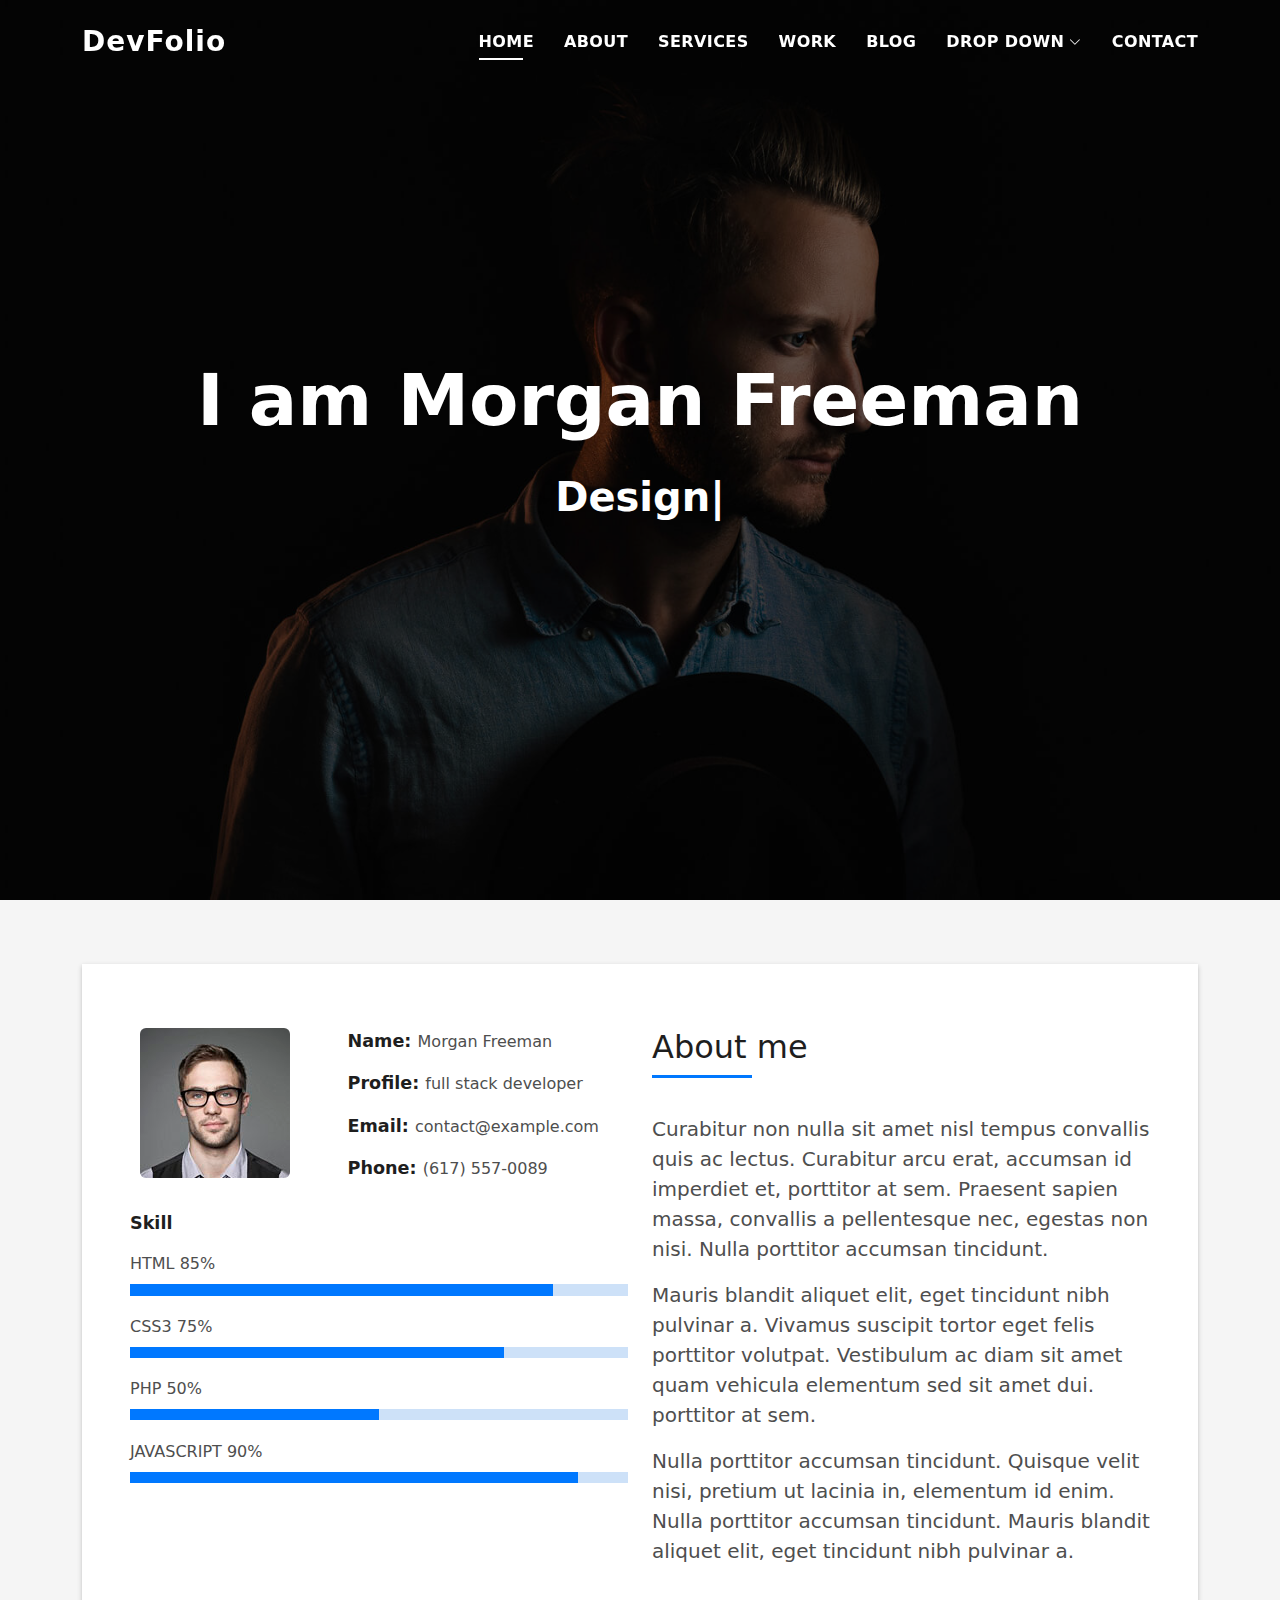
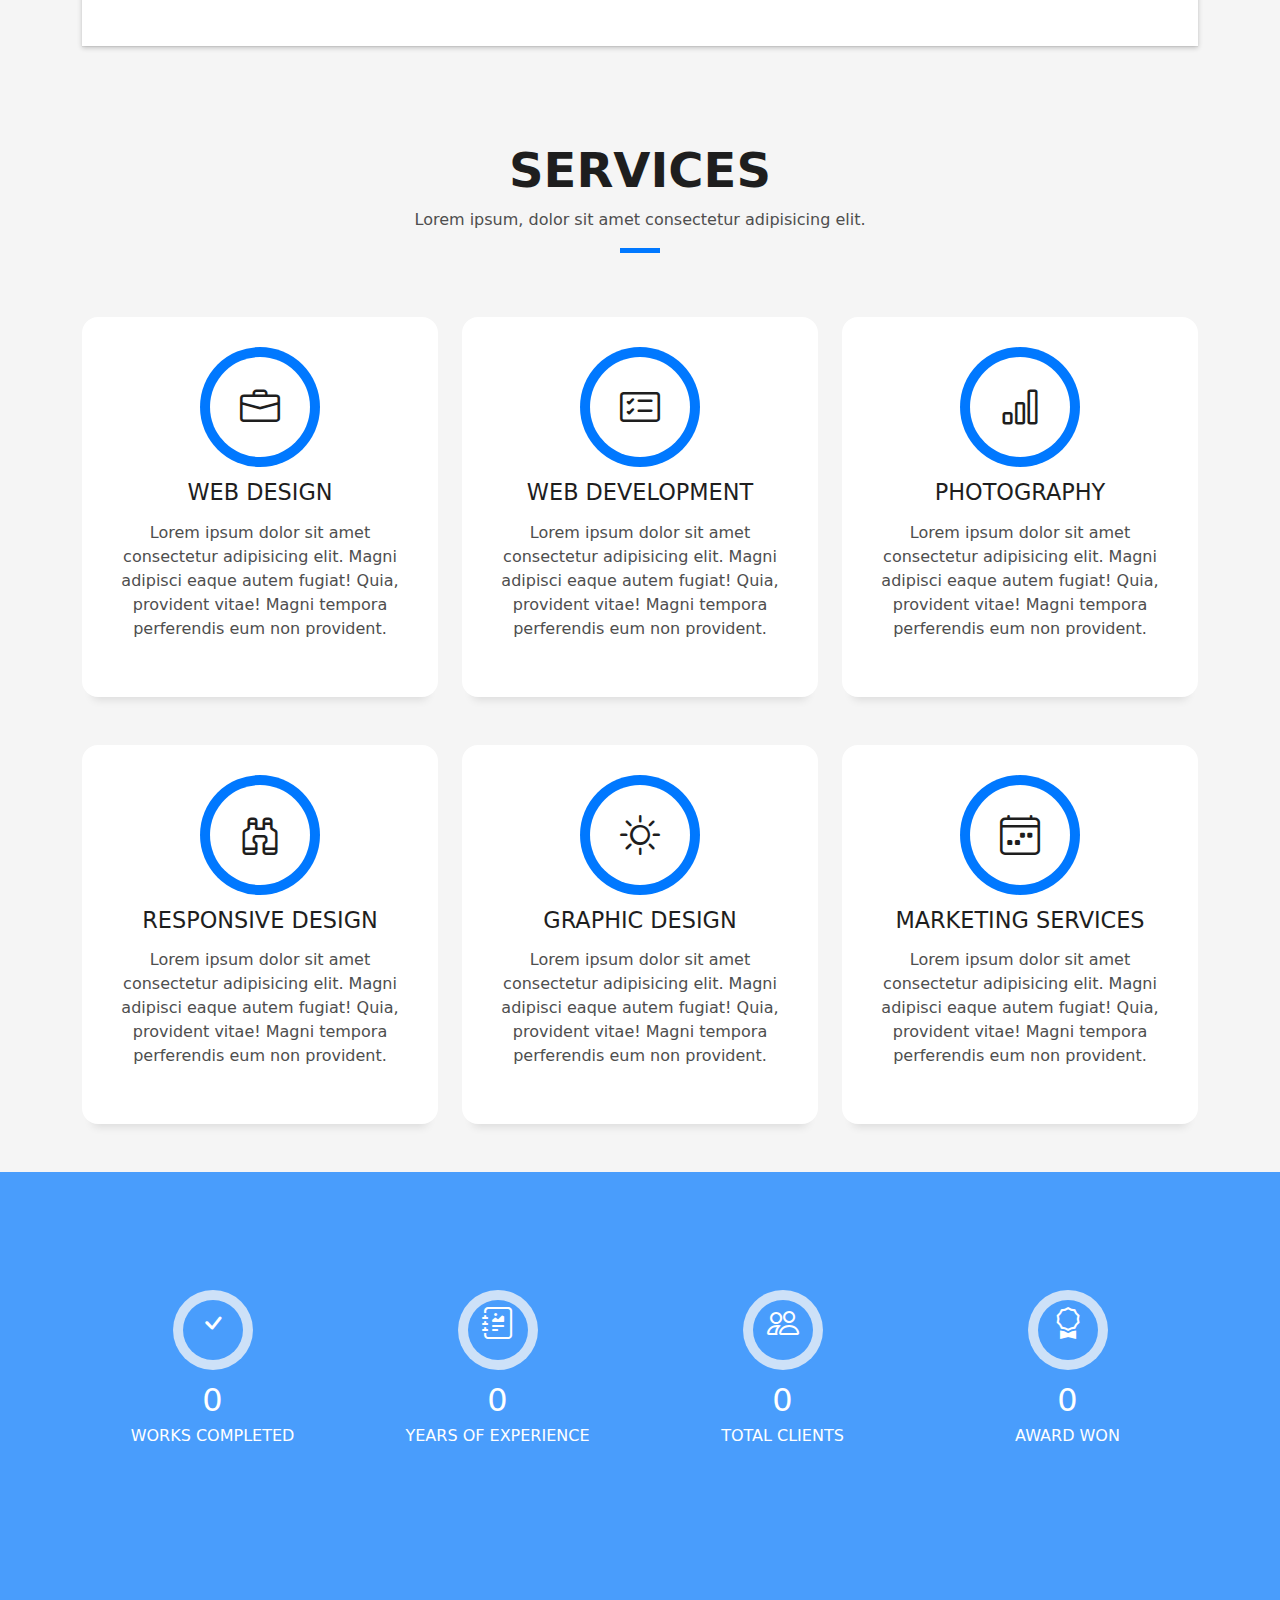
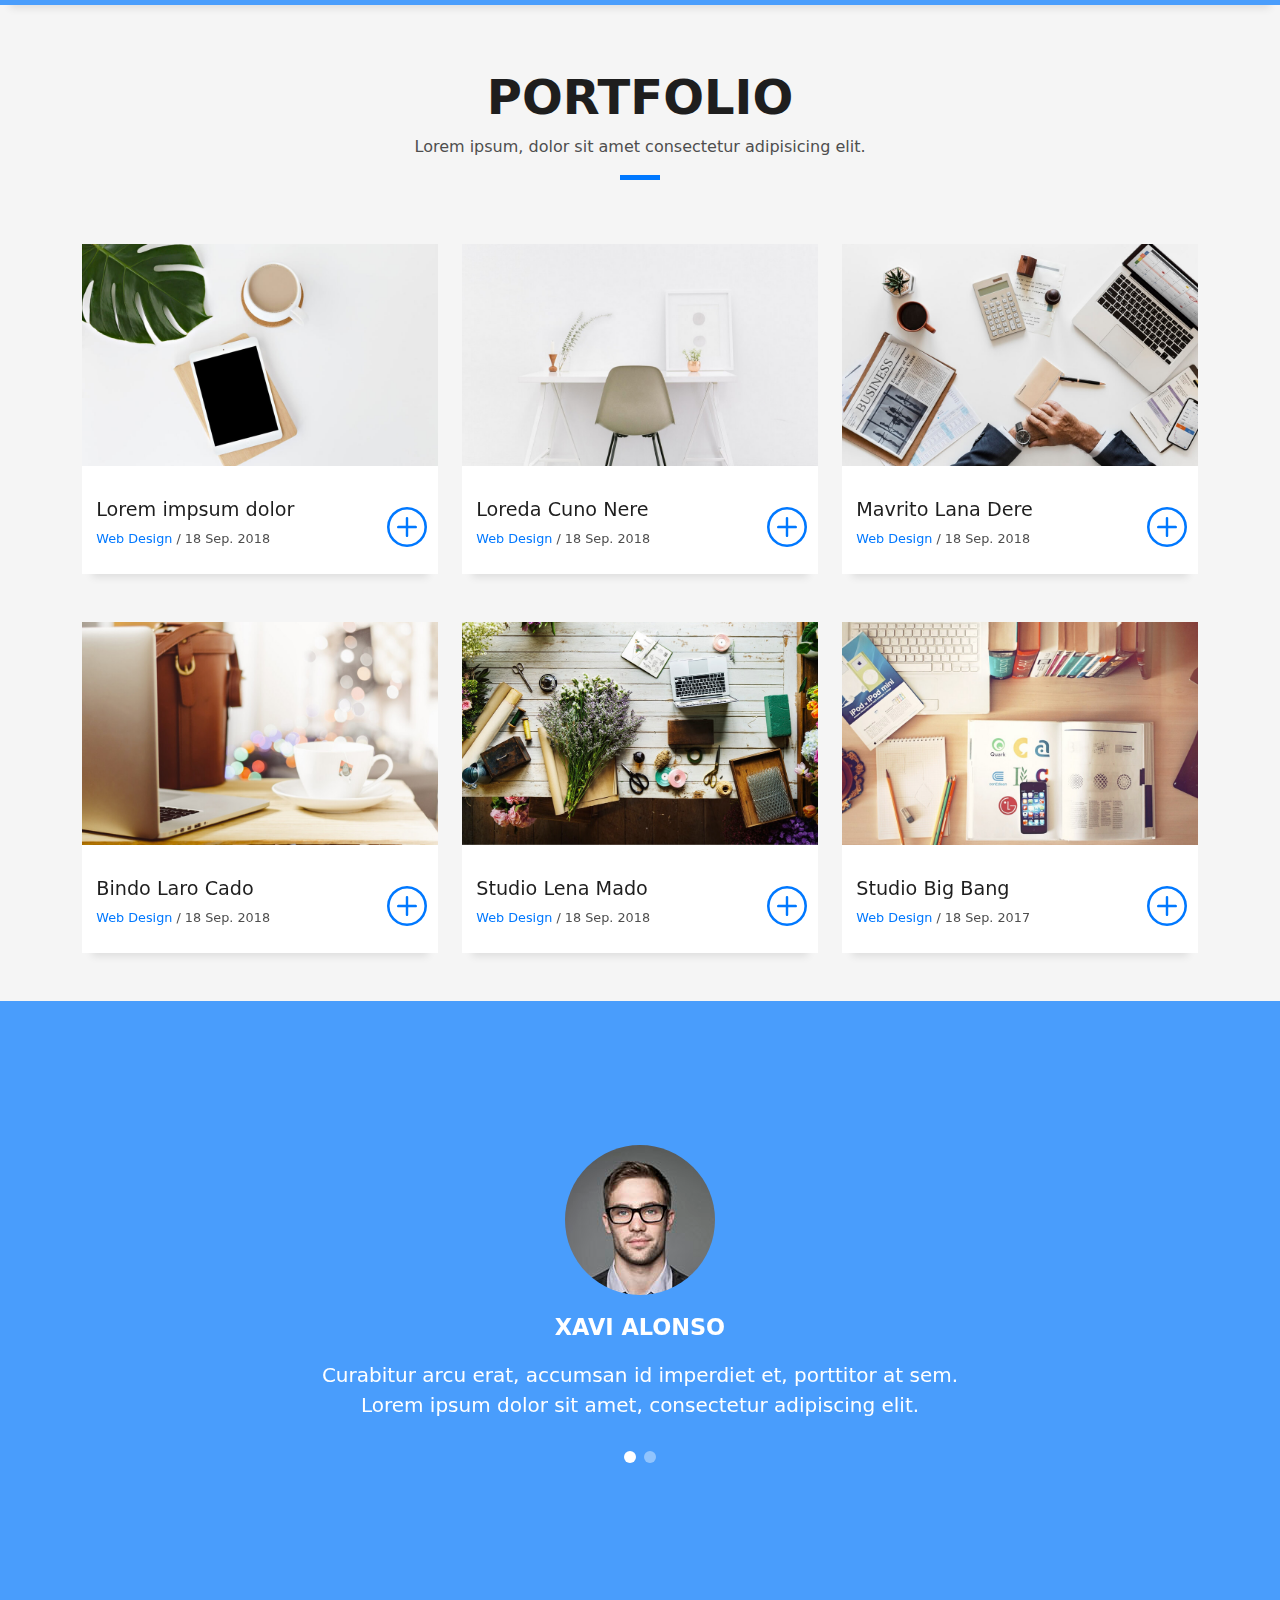
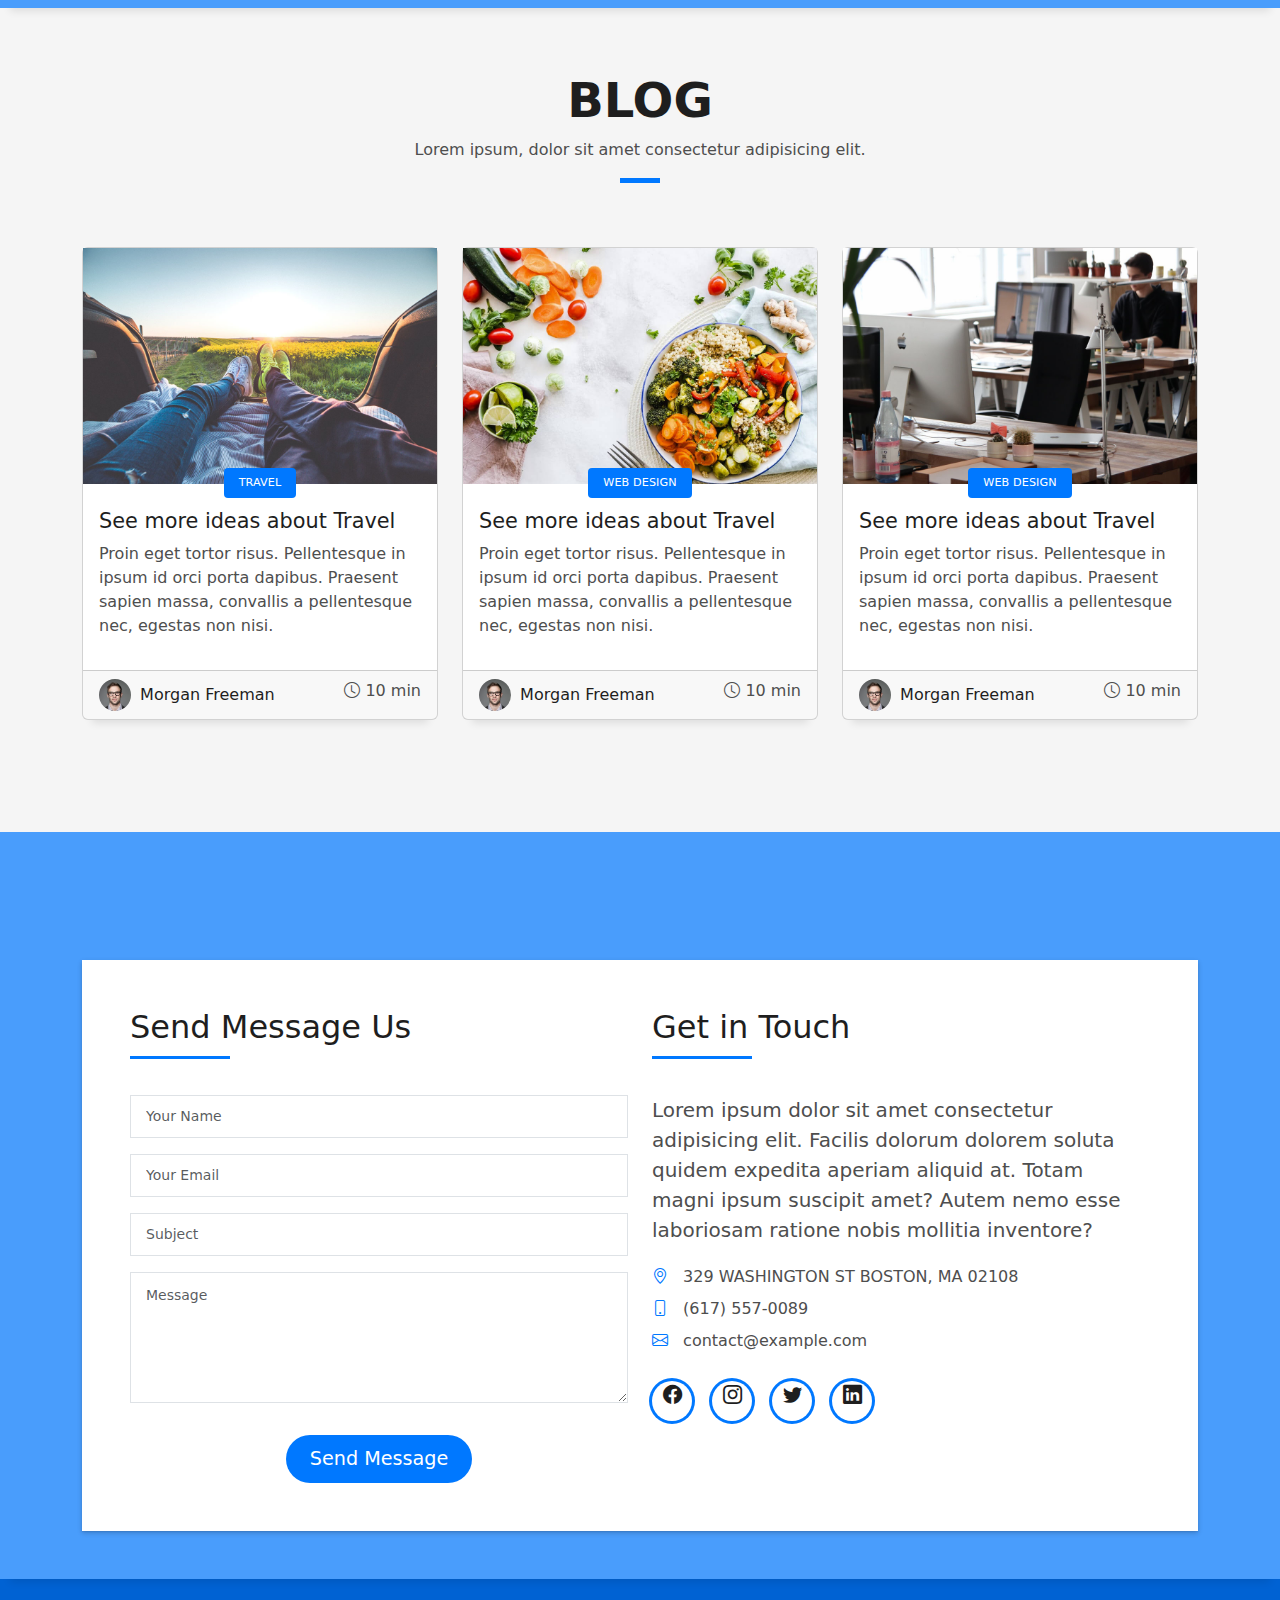
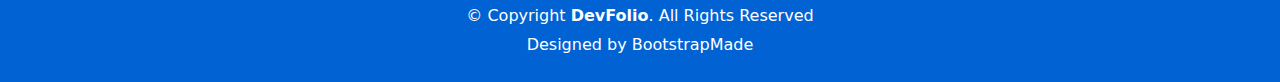
==== index.html @ 8edd5df3 "Add files via upload" ====
<!DOCTYPE html>
<html lang="en">

<head>
  <meta charset="utf-8">
  <meta content="width=device-width, initial-scale=1.0" name="viewport">

  <title>DevFolio Bootstrap Portfolio Template - Index</title>
  <meta content="" name="description">
  <meta content="" name="keywords">

  <!-- Favicons -->
  <link href="assets/img/favicon.png" rel="icon">
  <link href="assets/img/apple-touch-icon.png" rel="apple-touch-icon">

  <!-- Vendor CSS Files -->
  <link href="assets/vendor/bootstrap/css/bootstrap.min.css" rel="stylesheet">
  <link href="assets/vendor/bootstrap-icons/bootstrap-icons.css" rel="stylesheet">
  <link href="assets/vendor/glightbox/css/glightbox.min.css" rel="stylesheet">
  <link href="assets/vendor/swiper/swiper-bundle.min.css" rel="stylesheet">

  <!-- Template Main CSS File -->
  <link href="assets/css/style.css" rel="stylesheet">

  <!-- =======================================================
  * Template Name: DevFolio
  * Updated: May 30 2023 with Bootstrap v5.3.0
  * Template URL: https://bootstrapmade.com/devfolio-bootstrap-portfolio-html-template/
  * Author: BootstrapMade.com
  * License: https://bootstrapmade.com/license/
  ======================================================== -->
</head>

<body>

  <!-- ======= Header ======= -->
  <header id="header" class="fixed-top">
    <div class="container d-flex align-items-center justify-content-between">

      <h1 class="logo"><a href="index.html">DevFolio</a></h1>
      <!-- Uncomment below if you prefer to use an image logo -->
      <!-- <a href="index.html" class="logo"><img src="assets/img/logo.png" alt="" class="img-fluid"></a>-->

      <nav id="navbar" class="navbar">
        <ul>
          <li><a class="nav-link scrollto active" href="#hero">Home</a></li>
          <li><a class="nav-link scrollto" href="#about">About</a></li>
          <li><a class="nav-link scrollto" href="#services">Services</a></li>
          <li><a class="nav-link scrollto " href="#work">Work</a></li>
          <li><a class="nav-link scrollto " href="#blog">Blog</a></li>
          <li class="dropdown"><a href="#"><span>Drop Down</span> <i class="bi bi-chevron-down"></i></a>
            <ul>
              <li><a href="#">Drop Down 1</a></li>
              <li class="dropdown"><a href="#"><span>Deep Drop Down</span> <i class="bi bi-chevron-right"></i></a>
                <ul>
                  <li><a href="#">Deep Drop Down 1</a></li>
                  <li><a href="#">Deep Drop Down 2</a></li>
                  <li><a href="#">Deep Drop Down 3</a></li>
                  <li><a href="#">Deep Drop Down 4</a></li>
                  <li><a href="#">Deep Drop Down 5</a></li>
                </ul>
              </li>
              <li><a href="#">Drop Down 2</a></li>
              <li><a href="#">Drop Down 3</a></li>
              <li><a href="#">Drop Down 4</a></li>
            </ul>
          </li>
          <li><a class="nav-link scrollto" href="#contact">Contact</a></li>
        </ul>
        <i class="bi bi-list mobile-nav-toggle"></i>
      </nav><!-- .navbar -->

    </div>
  </header><!-- End Header -->

  <!-- ======= Hero Section ======= -->
  <div id="hero" class="hero route bg-image" style="background-image: url(assets/img/hero-bg.jpg)">
    <div class="overlay-itro"></div>
    <div class="hero-content display-table">
      <div class="table-cell">
        <div class="container">
          <!--<p class="display-6 color-d">Hello, world!</p>-->
          <h1 class="hero-title mb-4">I am Morgan Freeman</h1>
          <p class="hero-subtitle"><span class="typed" data-typed-items="Designer, Developer, Freelancer, Photographer"></span></p>
          <!-- <p class="pt-3"><a class="btn btn-primary btn js-scroll px-4" href="#about" role="button">Learn More</a></p> -->
        </div>
      </div>
    </div>
  </div><!-- End Hero Section -->

  <main id="main">

    <!-- ======= About Section ======= -->
    <section id="about" class="about-mf sect-pt4 route">
      <div class="container">
        <div class="row">
          <div class="col-sm-12">
            <div class="box-shadow-full">
              <div class="row">
                <div class="col-md-6">
                  <div class="row">
                    <div class="col-sm-6 col-md-5">
                      <div class="about-img">
                        <img src="assets/img/testimonial-2.jpg" class="img-fluid rounded b-shadow-a" alt="">
                      </div>
                    </div>
                    <div class="col-sm-6 col-md-7">
                      <div class="about-info">
                        <p><span class="title-s">Name: </span> <span>Morgan Freeman</span></p>
                        <p><span class="title-s">Profile: </span> <span>full stack developer</span></p>
                        <p><span class="title-s">Email: </span> <span>contact@example.com</span></p>
                        <p><span class="title-s">Phone: </span> <span>(617) 557-0089</span></p>
                      </div>
                    </div>
                  </div>
                  <div class="skill-mf">
                    <p class="title-s">Skill</p>
                    <span>HTML</span> <span class="pull-right">85%</span>
                    <div class="progress">
                      <div class="progress-bar" role="progressbar" style="width: 85%;" aria-valuenow="85" aria-valuemin="0" aria-valuemax="100"></div>
                    </div>
                    <span>CSS3</span> <span class="pull-right">75%</span>
                    <div class="progress">
                      <div class="progress-bar" role="progressbar" style="width: 75%" aria-valuenow="75" aria-valuemin="0" aria-valuemax="100"></div>
                    </div>
                    <span>PHP</span> <span class="pull-right">50%</span>
                    <div class="progress">
                      <div class="progress-bar" role="progressbar" style="width: 50%" aria-valuenow="50" aria-valuemin="0" aria-valuemax="100"></div>
                    </div>
                    <span>JAVASCRIPT</span> <span class="pull-right">90%</span>
                    <div class="progress">
                      <div class="progress-bar" role="progressbar" style="width: 90%" aria-valuenow="90" aria-valuemin="0" aria-valuemax="100"></div>
                    </div>
                  </div>
                </div>
                <div class="col-md-6">
                  <div class="about-me pt-4 pt-md-0">
                    <div class="title-box-2">
                      <h5 class="title-left">
                        About me
                      </h5>
                    </div>
                    <p class="lead">
                      Curabitur non nulla sit amet nisl tempus convallis quis ac lectus. Curabitur arcu erat, accumsan id
                      imperdiet et, porttitor
                      at sem. Praesent sapien massa, convallis a pellentesque nec, egestas non nisi. Nulla
                      porttitor accumsan tincidunt.
                    </p>
                    <p class="lead">
                      Mauris blandit aliquet elit, eget tincidunt nibh pulvinar a. Vivamus suscipit tortor eget felis
                      porttitor volutpat. Vestibulum
                      ac diam sit amet quam vehicula elementum sed sit amet dui. porttitor at sem.
                    </p>
                    <p class="lead">
                      Nulla porttitor accumsan tincidunt. Quisque velit nisi, pretium ut lacinia in, elementum id enim.
                      Nulla porttitor accumsan
                      tincidunt. Mauris blandit aliquet elit, eget tincidunt nibh pulvinar a.
                    </p>
                  </div>
                </div>
              </div>
            </div>
          </div>
        </div>
      </div>
    </section><!-- End About Section -->

    <!-- ======= Services Section ======= -->
    <section id="services" class="services-mf pt-5 route">
      <div class="container">
        <div class="row">
          <div class="col-sm-12">
            <div class="title-box text-center">
              <h3 class="title-a">
                Services
              </h3>
              <p class="subtitle-a">
                Lorem ipsum, dolor sit amet consectetur adipisicing elit.
              </p>
              <div class="line-mf"></div>
            </div>
          </div>
        </div>
        <div class="row">
          <div class="col-md-4">
            <div class="service-box">
              <div class="service-ico">
                <span class="ico-circle"><i class="bi bi-briefcase"></i></span>
              </div>
              <div class="service-content">
                <h2 class="s-title">Web Design</h2>
                <p class="s-description text-center">
                  Lorem ipsum dolor sit amet consectetur adipisicing elit. Magni adipisci eaque autem fugiat! Quia,
                  provident vitae! Magni
                  tempora perferendis eum non provident.
                </p>
              </div>
            </div>
          </div>
          <div class="col-md-4">
            <div class="service-box">
              <div class="service-ico">
                <span class="ico-circle"><i class="bi bi-card-checklist"></i></span>
              </div>
              <div class="service-content">
                <h2 class="s-title">Web Development</h2>
                <p class="s-description text-center">
                  Lorem ipsum dolor sit amet consectetur adipisicing elit. Magni adipisci eaque autem fugiat! Quia,
                  provident vitae! Magni
                  tempora perferendis eum non provident.
                </p>
              </div>
            </div>
          </div>
          <div class="col-md-4">
            <div class="service-box">
              <div class="service-ico">
                <span class="ico-circle"><i class="bi bi-bar-chart"></i></span>
              </div>
              <div class="service-content">
                <h2 class="s-title">Photography</h2>
                <p class="s-description text-center">
                  Lorem ipsum dolor sit amet consectetur adipisicing elit. Magni adipisci eaque autem fugiat! Quia,
                  provident vitae! Magni
                  tempora perferendis eum non provident.
                </p>
              </div>
            </div>
          </div>
          <div class="col-md-4">
            <div class="service-box">
              <div class="service-ico">
                <span class="ico-circle"><i class="bi bi-binoculars"></i></span>
              </div>
              <div class="service-content">
                <h2 class="s-title">Responsive Design</h2>
                <p class="s-description text-center">
                  Lorem ipsum dolor sit amet consectetur adipisicing elit. Magni adipisci eaque autem fugiat! Quia,
                  provident vitae! Magni
                  tempora perferendis eum non provident.
                </p>
              </div>
            </div>
          </div>
          <div class="col-md-4">
            <div class="service-box">
              <div class="service-ico">
                <span class="ico-circle"><i class="bi bi-brightness-high"></i></span>
              </div>
              <div class="service-content">
                <h2 class="s-title">Graphic Design</h2>
                <p class="s-description text-center">
                  Lorem ipsum dolor sit amet consectetur adipisicing elit. Magni adipisci eaque autem fugiat! Quia,
                  provident vitae! Magni
                  tempora perferendis eum non provident.
                </p>
              </div>
            </div>
          </div>
          <div class="col-md-4">
            <div class="service-box">
              <div class="service-ico">
                <span class="ico-circle"><i class="bi bi-calendar4-week"></i></span>
              </div>
              <div class="service-content">
                <h2 class="s-title">Marketing Services</h2>
                <p class="s-description text-center">
                  Lorem ipsum dolor sit amet consectetur adipisicing elit. Magni adipisci eaque autem fugiat! Quia,
                  provident vitae! Magni
                  tempora perferendis eum non provident.
                </p>
              </div>
            </div>
          </div>
        </div>
      </div>
    </section><!-- End Services Section -->

    <!-- ======= Counter Section ======= -->
    <div class="section-counter paralax-mf bg-image" style="background-image: url(assets/img/counters-bg.jpg)">
      <div class="overlay-mf"></div>
      <div class="container position-relative">
        <div class="row">
          <div class="col-sm-3 col-lg-3">
            <div class="counter-box counter-box pt-4 pt-md-0">
              <div class="counter-ico">
                <span class="ico-circle"><i class="bi bi-check"></i></span>
              </div>
              <div class="counter-num">
                <p data-purecounter-start="0" data-purecounter-end="450" data-purecounter-duration="1" class="counter purecounter"></p>
                <span class="counter-text">WORKS COMPLETED</span>
              </div>
            </div>
          </div>
          <div class="col-sm-3 col-lg-3">
            <div class="counter-box pt-4 pt-md-0">
              <div class="counter-ico">
                <span class="ico-circle"><i class="bi bi-journal-richtext"></i></span>
              </div>
              <div class="counter-num">
                <p data-purecounter-start="0" data-purecounter-end="25" data-purecounter-duration="1" class="counter purecounter"></p>
                <span class="counter-text">YEARS OF EXPERIENCE</span>
              </div>
            </div>
          </div>
          <div class="col-sm-3 col-lg-3">
            <div class="counter-box pt-4 pt-md-0">
              <div class="counter-ico">
                <span class="ico-circle"><i class="bi bi-people"></i></span>
              </div>
              <div class="counter-num">
                <p data-purecounter-start="0" data-purecounter-end="550" data-purecounter-duration="1" class="counter purecounter"></p>
                <span class="counter-text">TOTAL CLIENTS</span>
              </div>
            </div>
          </div>
          <div class="col-sm-3 col-lg-3">
            <div class="counter-box pt-4 pt-md-0">
              <div class="counter-ico">
                <span class="ico-circle"><i class="bi bi-award"></i></span>
              </div>
              <div class="counter-num">
                <p data-purecounter-start="0" data-purecounter-end="48" data-purecounter-duration="1" class="counter purecounter"></p>
                <span class="counter-text">AWARD WON</span>
              </div>
            </div>
          </div>
        </div>
      </div>
    </div><!-- End Counter Section -->

    <!-- ======= Portfolio Section ======= -->
    <section id="work" class="portfolio-mf sect-pt4 route">
      <div class="container">
        <div class="row">
          <div class="col-sm-12">
            <div class="title-box text-center">
              <h3 class="title-a">
                Portfolio
              </h3>
              <p class="subtitle-a">
                Lorem ipsum, dolor sit amet consectetur adipisicing elit.
              </p>
              <div class="line-mf"></div>
            </div>
          </div>
        </div>
        <div class="row">
          <div class="col-md-4">
            <div class="work-box">
              <a href="assets/img/work-1.jpg" data-gallery="portfolioGallery" class="portfolio-lightbox">
                <div class="work-img">
                  <img src="assets/img/work-1.jpg" alt="" class="img-fluid">
                </div>
              </a>
              <div class="work-content">
                <div class="row">
                  <div class="col-sm-8">
                    <h2 class="w-title">Lorem impsum dolor</h2>
                    <div class="w-more">
                      <span class="w-ctegory">Web Design</span> / <span class="w-date">18 Sep. 2018</span>
                    </div>
                  </div>
                  <div class="col-sm-4">
                    <div class="w-like">
                      <a href="portfolio-details.html"> <span class="bi bi-plus-circle"></span></a>
                    </div>
                  </div>
                </div>
              </div>
            </div>
          </div>
          <div class="col-md-4">
            <div class="work-box">
              <a href="assets/img/work-2.jpg" data-gallery="portfolioGallery" class="portfolio-lightbox">
                <div class="work-img">
                  <img src="assets/img/work-2.jpg" alt="" class="img-fluid">
                </div>
              </a>
              <div class="work-content">
                <div class="row">
                  <div class="col-sm-8">
                    <h2 class="w-title">Loreda Cuno Nere</h2>
                    <div class="w-more">
                      <span class="w-ctegory">Web Design</span> / <span class="w-date">18 Sep. 2018</span>
                    </div>
                  </div>
                  <div class="col-sm-4">
                    <div class="w-like">
                      <a href="portfolio-details.html"> <span class="bi bi-plus-circle"></span></a>
                    </div>
                  </div>
                </div>
              </div>
            </div>
          </div>
          <div class="col-md-4">
            <div class="work-box">
              <a href="assets/img/work-3.jpg" data-gallery="portfolioGallery" class="portfolio-lightbox">
                <div class="work-img">
                  <img src="assets/img/work-3.jpg" alt="" class="img-fluid">
                </div>
              </a>
              <div class="work-content">
                <div class="row">
                  <div class="col-sm-8">
                    <h2 class="w-title">Mavrito Lana Dere</h2>
                    <div class="w-more">
                      <span class="w-ctegory">Web Design</span> / <span class="w-date">18 Sep. 2018</span>
                    </div>
                  </div>
                  <div class="col-sm-4">
                    <div class="w-like">
                      <a href="portfolio-details.html"> <span class="bi bi-plus-circle"></span></a>
                    </div>
                  </div>
                </div>
              </div>
            </div>
          </div>
          <div class="col-md-4">
            <div class="work-box">
              <a href="assets/img/work-4.jpg" data-gallery="portfolioGallery" class="portfolio-lightbox">
                <div class="work-img">
                  <img src="assets/img/work-4.jpg" alt="" class="img-fluid">
                </div>
              </a>
              <div class="work-content">
                <div class="row">
                  <div class="col-sm-8">
                    <h2 class="w-title">Bindo Laro Cado</h2>
                    <div class="w-more">
                      <span class="w-ctegory">Web Design</span> / <span class="w-date">18 Sep. 2018</span>
                    </div>
                  </div>
                  <div class="col-sm-4">
                    <div class="w-like">
                      <a href="portfolio-details.html"> <span class="bi bi-plus-circle"></span></a>
                    </div>
                  </div>
                </div>
              </div>
            </div>
          </div>
          <div class="col-md-4">
            <div class="work-box">
              <a href="assets/img/work-5.jpg" data-gallery="portfolioGallery" class="portfolio-lightbox">
                <div class="work-img">
                  <img src="assets/img/work-5.jpg" alt="" class="img-fluid">
                </div>
              </a>
              <div class="work-content">
                <div class="row">
                  <div class="col-sm-8">
                    <h2 class="w-title">Studio Lena Mado</h2>
                    <div class="w-more">
                      <span class="w-ctegory">Web Design</span> / <span class="w-date">18 Sep. 2018</span>
                    </div>
                  </div>
                  <div class="col-sm-4">
                    <div class="w-like">
                      <a href="portfolio-details.html"> <span class="bi bi-plus-circle"></span></a>
                    </div>
                  </div>
                </div>
              </div>
            </div>
          </div>
          <div class="col-md-4">
            <div class="work-box">
              <a href="assets/img/work-6.jpg" data-gallery="portfolioGallery" class="portfolio-lightbox">
                <div class="work-img">
                  <img src="assets/img/work-6.jpg" alt="" class="img-fluid">
                </div>
              </a>
              <div class="work-content">
                <div class="row">
                  <div class="col-sm-8">
                    <h2 class="w-title">Studio Big Bang</h2>
                    <div class="w-more">
                      <span class="w-ctegory">Web Design</span> / <span class="w-date">18 Sep. 2017</span>
                    </div>
                  </div>
                  <div class="col-sm-4">
                    <div class="w-like">
                      <a href="portfolio-details.html"> <span class="bi bi-plus-circle"></span></a>
                    </div>
                  </div>
                </div>
              </div>
            </div>
          </div>

        </div>
      </div>
    </section><!-- End Portfolio Section -->

    <!-- ======= Testimonials Section ======= -->
    <div class="testimonials paralax-mf bg-image" style="background-image: url(assets/img/overlay-bg.jpg)">
      <div class="overlay-mf"></div>
      <div class="container">
        <div class="row">
          <div class="col-md-12">

            <div class="testimonials-slider swiper" data-aos="fade-up" data-aos-delay="100">
              <div class="swiper-wrapper">

                <div class="swiper-slide">
                  <div class="testimonial-box">
                    <div class="author-test">
                      <img src="assets/img/testimonial-2.jpg" alt="" class="rounded-circle b-shadow-a">
                      <span class="author">Xavi Alonso</span>
                    </div>
                    <div class="content-test">
                      <p class="description lead">
                        Curabitur arcu erat, accumsan id imperdiet et, porttitor at sem. Lorem ipsum dolor sit amet,
                        consectetur adipiscing elit.
                      </p>
                    </div>
                  </div>
                </div><!-- End testimonial item -->

                <div class="swiper-slide">
                  <div class="testimonial-box">
                    <div class="author-test">
                      <img src="assets/img/testimonial-4.jpg" alt="" class="rounded-circle b-shadow-a">
                      <span class="author">Marta Socrate</span>
                    </div>
                    <div class="content-test">
                      <p class="description lead">
                        Curabitur arcu erat, accumsan id imperdiet et, porttitor at sem. Lorem ipsum dolor sit amet,
                        consectetur adipiscing elit.
                      </p>
                    </div>
                  </div>
                </div><!-- End testimonial item -->
              </div>
              <div class="swiper-pagination"></div>
            </div>

            <!-- <div id="testimonial-mf" class="owl-carousel owl-theme">
          
        </div> -->
          </div>
        </div>
      </div>
    </div><!-- End Testimonials Section -->

    <!-- ======= Blog Section ======= -->
    <section id="blog" class="blog-mf sect-pt4 route">
      <div class="container">
        <div class="row">
          <div class="col-sm-12">
            <div class="title-box text-center">
              <h3 class="title-a">
                Blog
              </h3>
              <p class="subtitle-a">
                Lorem ipsum, dolor sit amet consectetur adipisicing elit.
              </p>
              <div class="line-mf"></div>
            </div>
          </div>
        </div>
        <div class="row">
          <div class="col-md-4">
            <div class="card card-blog">
              <div class="card-img">
                <a href="blog-single.html"><img src="assets/img/post-1.jpg" alt="" class="img-fluid"></a>
              </div>
              <div class="card-body">
                <div class="card-category-box">
                  <div class="card-category">
                    <h6 class="category">Travel</h6>
                  </div>
                </div>
                <h3 class="card-title"><a href="blog-single.html">See more ideas about Travel</a></h3>
                <p class="card-description">
                  Proin eget tortor risus. Pellentesque in ipsum id orci porta dapibus. Praesent sapien massa, convallis
                  a pellentesque nec,
                  egestas non nisi.
                </p>
              </div>
              <div class="card-footer">
                <div class="post-author">
                  <a href="#">
                    <img src="assets/img/testimonial-2.jpg" alt="" class="avatar rounded-circle">
                    <span class="author">Morgan Freeman</span>
                  </a>
                </div>
                <div class="post-date">
                  <span class="bi bi-clock"></span> 10 min
                </div>
              </div>
            </div>
          </div>
          <div class="col-md-4">
            <div class="card card-blog">
              <div class="card-img">
                <a href="blog-single.html"><img src="assets/img/post-2.jpg" alt="" class="img-fluid"></a>
              </div>
              <div class="card-body">
                <div class="card-category-box">
                  <div class="card-category">
                    <h6 class="category">Web Design</h6>
                  </div>
                </div>
                <h3 class="card-title"><a href="blog-single.html">See more ideas about Travel</a></h3>
                <p class="card-description">
                  Proin eget tortor risus. Pellentesque in ipsum id orci porta dapibus. Praesent sapien massa, convallis
                  a pellentesque nec,
                  egestas non nisi.
                </p>
              </div>
              <div class="card-footer">
                <div class="post-author">
                  <a href="#">
                    <img src="assets/img/testimonial-2.jpg" alt="" class="avatar rounded-circle">
                    <span class="author">Morgan Freeman</span>
                  </a>
                </div>
                <div class="post-date">
                  <span class="bi bi-clock"></span> 10 min
                </div>
              </div>
            </div>
          </div>
          <div class="col-md-4">
            <div class="card card-blog">
              <div class="card-img">
                <a href="blog-single.html"><img src="assets/img/post-3.jpg" alt="" class="img-fluid"></a>
              </div>
              <div class="card-body">
                <div class="card-category-box">
                  <div class="card-category">
                    <h6 class="category">Web Design</h6>
                  </div>
                </div>
                <h3 class="card-title"><a href="blog-single.html">See more ideas about Travel</a></h3>
                <p class="card-description">
                  Proin eget tortor risus. Pellentesque in ipsum id orci porta dapibus. Praesent sapien massa, convallis
                  a pellentesque nec,
                  egestas non nisi.
                </p>
              </div>
              <div class="card-footer">
                <div class="post-author">
                  <a href="#">
                    <img src="assets/img/testimonial-2.jpg" alt="" class="avatar rounded-circle">
                    <span class="author">Morgan Freeman</span>
                  </a>
                </div>
                <div class="post-date">
                  <span class="bi bi-clock"></span> 10 min
                </div>
              </div>
            </div>
          </div>
        </div>
      </div>
    </section><!-- End Blog Section -->

    <!-- ======= Contact Section ======= -->
    <section id="contact" class="paralax-mf footer-paralax bg-image sect-mt4 route" style="background-image: url(assets/img/overlay-bg.jpg)">
      <div class="overlay-mf"></div>
      <div class="container">
        <div class="row">
          <div class="col-sm-12">
            <div class="contact-mf">
              <div id="contact" class="box-shadow-full">
                <div class="row">
                  <div class="col-md-6">
                    <div class="title-box-2">
                      <h5 class="title-left">
                        Send Message Us
                      </h5>
                    </div>
                    <div>
                      <form action="forms/contact.php" method="post" role="form" class="php-email-form">
                        <div class="row">
                          <div class="col-md-12 mb-3">
                            <div class="form-group">
                              <input type="text" name="name" class="form-control" id="name" placeholder="Your Name" required>
                            </div>
                          </div>
                          <div class="col-md-12 mb-3">
                            <div class="form-group">
                              <input type="email" class="form-control" name="email" id="email" placeholder="Your Email" required>
                            </div>
                          </div>
                          <div class="col-md-12 mb-3">
                            <div class="form-group">
                              <input type="text" class="form-control" name="subject" id="subject" placeholder="Subject" required>
                            </div>
                          </div>
                          <div class="col-md-12">
                            <div class="form-group">
                              <textarea class="form-control" name="message" rows="5" placeholder="Message" required></textarea>
                            </div>
                          </div>
                          <div class="col-md-12 text-center my-3">
                            <div class="loading">Loading</div>
                            <div class="error-message"></div>
                            <div class="sent-message">Your message has been sent. Thank you!</div>
                          </div>
                          <div class="col-md-12 text-center">
                            <button type="submit" class="button button-a button-big button-rouded">Send Message</button>
                          </div>
                        </div>
                      </form>
                    </div>
                  </div>
                  <div class="col-md-6">
                    <div class="title-box-2 pt-4 pt-md-0">
                      <h5 class="title-left">
                        Get in Touch
                      </h5>
                    </div>
                    <div class="more-info">
                      <p class="lead">
                        Lorem ipsum dolor sit amet consectetur adipisicing elit. Facilis dolorum dolorem soluta quidem
                        expedita aperiam aliquid at.
                        Totam magni ipsum suscipit amet? Autem nemo esse laboriosam ratione nobis
                        mollitia inventore?
                      </p>
                      <ul class="list-ico">
                        <li><span class="bi bi-geo-alt"></span> 329 WASHINGTON ST BOSTON, MA 02108</li>
                        <li><span class="bi bi-phone"></span> (617) 557-0089</li>
                        <li><span class="bi bi-envelope"></span> contact@example.com</li>
                      </ul>
                    </div>
                    <div class="socials">
                      <ul>
                        <li><a href=""><span class="ico-circle"><i class="bi bi-facebook"></i></span></a></li>
                        <li><a href=""><span class="ico-circle"><i class="bi bi-instagram"></i></span></a></li>
                        <li><a href=""><span class="ico-circle"><i class="bi bi-twitter"></i></span></a></li>
                        <li><a href=""><span class="ico-circle"><i class="bi bi-linkedin"></i></span></a></li>
                      </ul>
                    </div>
                  </div>
                </div>
              </div>
            </div>
          </div>
        </div>
      </div>
    </section><!-- End Contact Section -->

  </main><!-- End #main -->

  <!-- ======= Footer ======= -->
  <footer>
    <div class="container">
      <div class="row">
        <div class="col-sm-12">
          <div class="copyright-box">
            <p class="copyright">&copy; Copyright <strong>DevFolio</strong>. All Rights Reserved</p>
            <div class="credits">
              <!--
              All the links in the footer should remain intact.
              You can delete the links only if you purchased the pro version.
              Licensing information: https://bootstrapmade.com/license/
              Purchase the pro version with working PHP/AJAX contact form: https://bootstrapmade.com/buy/?theme=DevFolio
            -->
              Designed by <a href="https://bootstrapmade.com/">BootstrapMade</a>
            </div>
          </div>
        </div>
      </div>
    </div>
  </footer><!-- End  Footer -->

  <div id="preloader"></div>
  <a href="#" class="back-to-top d-flex align-items-center justify-content-center"><i class="bi bi-arrow-up-short"></i></a>

  <!-- Vendor JS Files -->
  <script src="assets/vendor/purecounter/purecounter_vanilla.js"></script>
  <script src="assets/vendor/bootstrap/js/bootstrap.bundle.min.js"></script>
  <script src="assets/vendor/glightbox/js/glightbox.min.js"></script>
  <script src="assets/vendor/swiper/swiper-bundle.min.js"></script>
  <script src="assets/vendor/typed.js/typed.umd.js"></script>
  <script src="assets/vendor/php-email-form/validate.js"></script>

  <!-- Template Main JS File -->
  <script src="assets/js/main.js"></script>

</body>

</html>
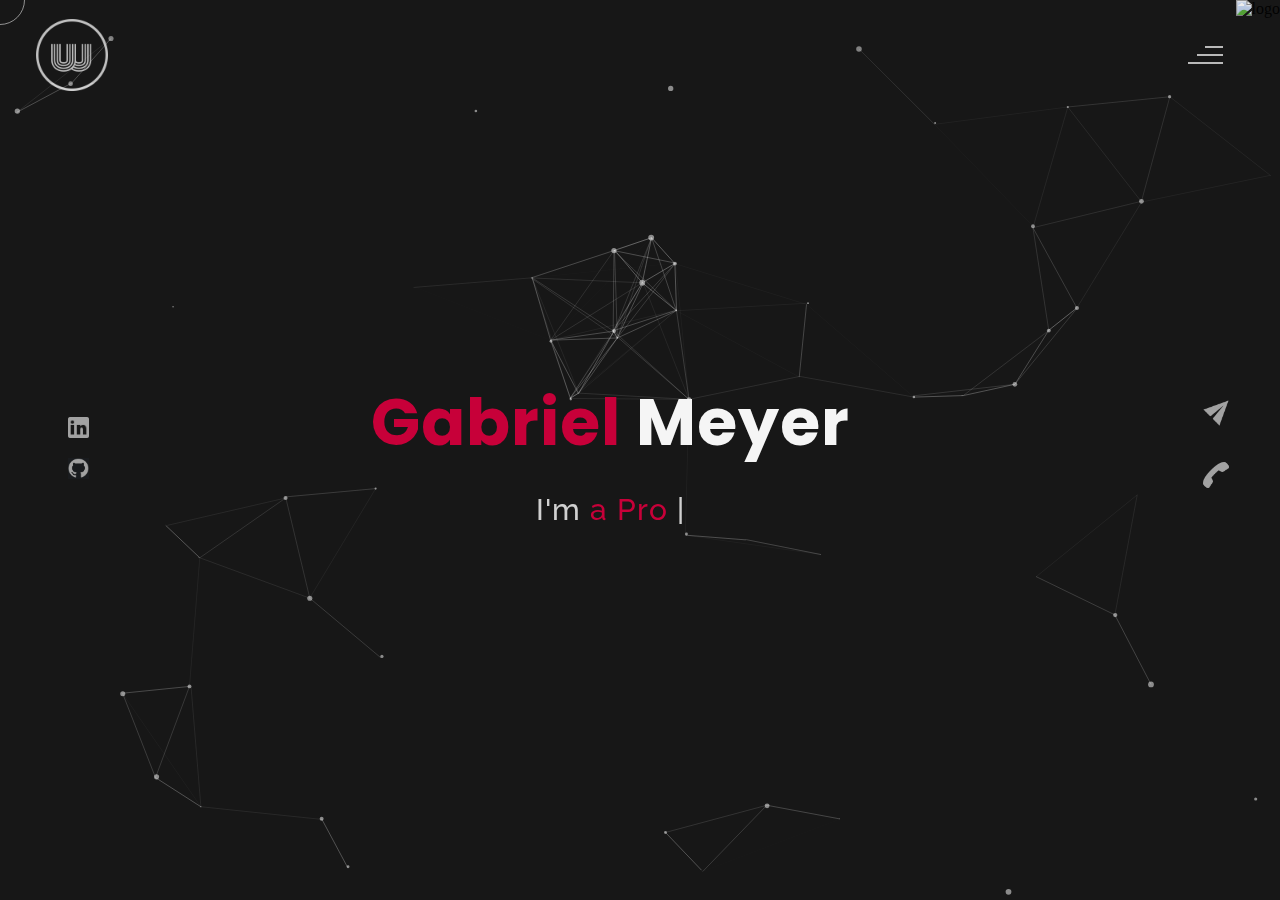
==== commit b0e9bc95: "Add files via upload" ====
--- a/index.html
+++ b/index.html
@@ -1,789 +1,635 @@
+
 <!DOCTYPE html>
 <html lang="en">
+<head>
+    <meta charset="UTF-8">
+    <meta name="viewport" content="width=device-width, initial-scale=1.0">
+    <meta name="description" content="Gabriel Meyer Portfolio" />
+	<meta name="keywords" content="blog, business card, creative, creative portfolio, cv theme, online resume, personal, portfolio, professional cv, responsive portfolio, resume, resume theme, vcard" />
+	<meta name="author" content="Gabriel Meyer" />
+    <title>Gabriel Meyer Portfolio Website</title>
+  <!--favicon-img--> 
+   <link rel="icon" type="image/png" href="images/favicon.png">
+   <!--favicon-img-->
+   <!--main css file should not be removed -->
+    <link rel="stylesheet" href="css/index.css">
+    <!--main css file-->
+    <script src="https://cdnjs.cloudflare.com/ajax/libs/gsap/3.2.6/gsap.min.js"></script>
+</head>
+<body>
+    <!--contains all the div-->
+    <div id="all">
+    <!--mouse  follower-->
+        <div class="cursor"></div>
+    <!--mouse  follower-->
+    <!--loader-->
+        <div id="loader">
+            <span class="color">Gabriel</span>Meyer 
+        </div>
+    <!--loader-end-->
+    <!--link-screen-->
+        <div id="breaker">
+        </div>
+        <div id="breaker-two">
+        </div>
+    <!--link-screen-->
+        <!--Main-Section-->
+        <!--Navigator-fullscreen-->
+        <div id="navigation-content">
+            <div class="logo">
+                <img src="images/willy wonka logo.png" alt="logo">
+            </div>
+            <div class="navigation-close">
+                <span class="close-first"></span>
+                <span class="close-second"></span>
+            </div>
+            <div class="navigation-links">
+                <a href="#" data-text="HOME" id="home-link" >HOME</a>
+                <a href="#" data-text="À_PROPOS" id="about-link" >À PROPOS</a>
+                <!-- <a href="#" data-text="BLOG" id="blog-link" >BLOG</a> -->
+                <a href="#" data-text="PORTFOLIO" id="portfolio-link" >PORTFOLIO</a>
+                <a href="#" data-text="CONTACT" id="contact-link" >CONTACT</a>
+            </div>
+        </div>
+        <!--Navigator-Fullscreen END-->
+          <!--Home Page-->
+        <!--Menubar-->
+        <div id="navigation-bar">
+            <img src="images/willy wonka logo.png" alt="logo">
+            <div class="menubar">
+                <span class="first-span"></span>
+                <span class="second-span"></span>
+                <span class="third-span"></span>
+            </div>
+        </div>
+        <!--Menubar End-->
+          <!--Header-->
+        <div id="header">
+            <div id="particles"></div>
+              <!--Social Media Links-->
+            <div class="social-media-links">
+               <!-- <a href="#"><img src="images/instagram logo.png" class="social-media" alt="instagram-logo"></a>Your instagram homepage link inser in place of "#" -->
+                <!-- <a href="#"><img src="images/facebook logo.png" class="social-media" alt="facebook-logo"></a> -->
+                <a href="https://linkedin.com/in/gabriel-meyer-2a3773200/" target="_blank"><img src="images/linkedin logo.png" class="social-media" alt="linkedin-logo"></a>
+                <a href="https://github.com/kivrael" target="_blank"><img src="images/github logo.png" class="social-media" width="200px" alt="github-logo"></a>
 
-<head>
-  <meta charset="utf-8">
-  <meta content="width=device-width, initial-scale=1.0" name="viewport">
-
-  <title>DevFolio Bootstrap Portfolio Template - Index</title>
-  <meta content="" name="description">
-  <meta content="" name="keywords">
-
-  <!-- Favicons -->
-  <link href="assets/img/favicon.png" rel="icon">
-  <link href="assets/img/apple-touch-icon.png" rel="apple-touch-icon">
-
-  <!-- Vendor CSS Files -->
-  <link href="assets/vendor/bootstrap/css/bootstrap.min.css" rel="stylesheet">
-  <link href="assets/vendor/bootstrap-icons/bootstrap-icons.css" rel="stylesheet">
-  <link href="assets/vendor/glightbox/css/glightbox.min.css" rel="stylesheet">
-  <link href="assets/vendor/swiper/swiper-bundle.min.css" rel="stylesheet">
-
-  <!-- Template Main CSS File -->
-  <link href="assets/css/style.css" rel="stylesheet">
-
-  <!-- =======================================================
-  * Template Name: DevFolio
-  * Updated: May 30 2023 with Bootstrap v5.3.0
-  * Template URL: https://bootstrapmade.com/devfolio-bootstrap-portfolio-html-template/
-  * Author: BootstrapMade.com
-  * License: https://bootstrapmade.com/license/
-  ======================================================== -->
-</head>
-
-<body>
-
-  <!-- ======= Header ======= -->
-  <header id="header" class="fixed-top">
-    <div class="container d-flex align-items-center justify-content-between">
-
-      <h1 class="logo"><a href="index.html">DevFolio</a></h1>
-      <!-- Uncomment below if you prefer to use an image logo -->
-      <!-- <a href="index.html" class="logo"><img src="assets/img/logo.png" alt="" class="img-fluid"></a>-->
-
-      <nav id="navbar" class="navbar">
-        <ul>
-          <li><a class="nav-link scrollto active" href="#hero">Home</a></li>
-          <li><a class="nav-link scrollto" href="#about">About</a></li>
-          <li><a class="nav-link scrollto" href="#services">Services</a></li>
-          <li><a class="nav-link scrollto " href="#work">Work</a></li>
-          <li><a class="nav-link scrollto " href="#blog">Blog</a></li>
-          <li class="dropdown"><a href="#"><span>Drop Down</span> <i class="bi bi-chevron-down"></i></a>
-            <ul>
-              <li><a href="#">Drop Down 1</a></li>
-              <li class="dropdown"><a href="#"><span>Deep Drop Down</span> <i class="bi bi-chevron-right"></i></a>
-                <ul>
-                  <li><a href="#">Deep Drop Down 1</a></li>
-                  <li><a href="#">Deep Drop Down 2</a></li>
-                  <li><a href="#">Deep Drop Down 3</a></li>
-                  <li><a href="#">Deep Drop Down 4</a></li>
-                  <li><a href="#">Deep Drop Down 5</a></li>
-                </ul>
-              </li>
-              <li><a href="#">Drop Down 2</a></li>
-              <li><a href="#">Drop Down 3</a></li>
-              <li><a href="#">Drop Down 4</a></li>
-            </ul>
-          </li>
-          <li><a class="nav-link scrollto" href="#contact">Contact</a></li>
-        </ul>
-        <i class="bi bi-list mobile-nav-toggle"></i>
-      </nav><!-- .navbar -->
-
+            </div>
+            <!--Social Media Links end-->
+            <div class="header-content">
+                <div class="header-content-box">
+                <div class="firstline"><span class="color">Gabriel </span>Meyer</div>
+                <div class="secondline">
+                I'm
+            <span class="txt-rotate color" data-period="1200"data-rotate='[ "a Programmer.", "a Teacher.", "an Entrepreneur." ]'></span>
+            <span class="slash">|</span>
+        </div>
+                    <div class="contact">
+                <a href="Mailto:kivrael@gmail.com"><img src="images/mail.png" alt="email-pic" class="contactpic"></a><!--Your email Id write in place of "#"-->
+                <a href="Tel:+33766398942"><img src="images/call.png" alt="phone-pic" class="contactpic"></a><!--Your telephone number Id write in place of "#"-->
+                    </div>    
+            </div>
+            </div>
+            <!--header image-->
+            <div class="header-image">
+            <img src="images/Gabriel2.jpg" alt="logo">
+            </div>
+            <!--header image end-->
+        </div>
+           <!--Header End-->
+        <!--HomePage End-->
+        <!--Main-Section End-->
+        <!--about-->
+        <div id="about">
+            <div class="color-changer">
+            <div class="color-panel">
+                <img src="images/gear.png" alt="">
+            </div>
+            <div class="color-selector">
+                <div class="heading">Custom Colors</div>
+                <div class="colors">
+                    <ul >
+                    <li>
+                        <a href="#0" class="color-red " title="color-red"></a>
+                    </li>
+                    <li>
+                        <a href="#0" class="color-purple" title="color-purple"></a>
+                    </li>
+                    <li>
+                        <a href="#0" class="color-malt" title="color-malt"></a>
+                    </li>
+                    <li>
+                        <a href="#0" class="color-green" title="color-green"></a>
+                    </li>
+                    <li>
+                        <a href="#0" class="color-blue" title="color-blue"></a>
+                    </li>
+                    <li>
+                        <a href="#0" class="color-orange" title="color-orange"></a>
+                    </li>
+                    </ul>
+                </div>
+            </div>
+            </div>
+            <!--about content-->
+            <div id="about-content">
+                <div class="about-header">
+                    À propos de <span class="color">moi</span>
+                    <!-- <span class ="header-caption">Get to Know <span class="color"> me.</span></span> -->
+                </div>
+                <div class="about-main">
+            <div class="about-first-paragraph wow">
+            <!--about description-->
+               <span class="about-first-line">
+                    Je suis un
+                    <span class="color">développeur web</span>
+                     basé à Paris, en France</span>
+                     <br>
+               <span class="about-second-line"> Doté d'un solide bagage académique, j'ai appris la programmation pour la recherche en physique quantique. Je me suis ensuite formé aux technologies du Web par vocation. 
+                 <!-- With 20 years of experience as a professional Web developer, I have acquired the skills and knowledge necessary to make your project a success. I enjoy every step while working. -->
+                </span>
+               <!-- <div class="cv">
+                <a href="#"><button>Download <span class="colors">CV</span></button></a>
+            </div> -->
+            </div>
+            <!--about picture-->
+            <div class="about-img">
+                <img src="images/about.jpg" alt="Your Image">
+            </div>
+            </div>
+    
+            </div>
+            <!--services start-->
+            <div id="services">
+                <div class="color-changer">
+                    <div class="color-panel">
+                        <img src="images/gear.png" alt="">
+                    </div>
+                    <div class="color-selector">
+                        <div class="heading">Custom Colors</div>
+                        <div class="colors">
+                            <ul >
+                            <li>
+                                <a href="#0" class="color-red " title="color-red"></a>
+                            </li>
+                            <li>
+                                <a href="#0" class="color-purple" title="color-purple"></a>
+                            </li>
+                            <li>
+                                <a href="#0" class="color-malt" title="color-malt"></a>
+                            </li>
+                            <li>
+                                <a href="#0" class="color-green" title="color-green"></a>
+                            </li>
+                            <li>
+                                <a href="#0" class="color-blue" title="color-blue"></a>
+                            </li>
+                            <li>
+                                <a href="#0" class="color-orange" title="color-orange"></a>
+                            </li>
+                            </ul>
+                        </div>
+                    </div>
+                    </div>
+            <!--services header-->
+                    <div class="services-heading wow">
+                        <span class="color">Mes</span> Services
+                    </div>
+            <!--services header end-->
+            <!--services content-->
+                    <div class="services-content">
+                           <div class="service-one service wow">
+                               <div class="service-img">
+                               <img src="images/coding.png" alt="service-one">
+                               </div>
+                               <div class="service-description">
+                                <h2>Web Designing</h2>
+                                <p>Lorem ipsum dolor sit amet consectetur adipisicing elit. Quod quibusdam possimus</p>
+                               </div>
+                           </div>
+                           <div class="service-two service wow">
+                               <div class="service-img">
+                               <img src="images/instagram.png" alt="service-two">
+                               </div>
+                               <div class="service-description">
+                                <h2>Social Media</h2>
+                                <p>Lorem ipsum dolor sit amet consectetur adipisicing elit. Quod quibusdam possimus</p>
+                               </div>
+                           </div>
+                           <div class="service-three service wow">
+                            <div class="service-img">
+                               <img src="images/bulb.png" alt="service-three">
+                            </div>
+                            <div class="service-description">
+                                <h2>Creative Design</h2>
+                                <p>Lorem ipsum dolor sit amet consectetur adipisicing elit. Quod quibusdam possimus</p>
+                            </div>
+                        </div>
+                    </div>
+            </div>
+            <!--services content end-->
+            <!--services end-->
+            <div id="skills">
+                <div class="skills-header">
+                     Mes <span class="color"> Compétences</span>
+                </div>
+                <div class="skills-content " style="text-align: center;">
+                    <div class="skill-html skill">
+                        <div class="skill-text">
+                    <div class="html">
+                        Javascript
+                    </div>
+                        </div>
+                    <div class="html-prog wow prog">
+                 <div class="html-progress wow">95%</div>
+                    </div>
+                    </div>
+                    <div class="skill-html skill">
+                        <div class="skill-text">
+                    <div class="html">
+                      Python
+                    </div>
+                        </div>
+                    <div class="html-prog wow prog">
+                 <div class="js-progress wow">90%</div>
+                    </div>
+                    </div>
+                    <div class="skill-html skill">
+                        <div class="skill-text">
+                    <div class="html">
+                        Node JS
+                    </div>
+                        </div>
+                    <div class="html-prog wow prog">
+                 <div class="adobe-progress wow">83%</div>
+                    </div>
+                    </div>
+                    <div class="skill-html skill">
+                        <div class="skill-text">
+                    <div class="html">
+                        React JS
+                    </div>
+                        </div>
+                    <div class="html-prog wow prog">
+                 <div class="php-progress wow">87%</div>
+                    </div>
+                    </div>
+                    <div class="skill-html skill">
+                        <div class="skill-text">
+                    <div class="html">
+                        SQL
+                    </div>
+                        </div>
+                    <div class="html-prog wow prog">
+                 <div class="jquery-progress wow">94%</div>
+                    </div>
+                    </div>
+                    <div class="skill-html skill">
+                        <div class="skill-text">
+                    <div class="html">
+                        Bash
+                    </div>
+                        </div>
+                    <div class="html-prog wow prog">
+                 <div class="seo-progress wow">84%</div>
+                    </div>
+                    </div>
+                </div>
+            </div>
+    <!--copyright-section You Can Remove After Downloading-->
+            <div class="footer">
+             <div class="footer-text">
+                 <img src="./images/copyright.png" alt="copyright-img" class="images" height="14px"> Gabriel Meyer
+             </div>
+            </div>
+    <!--copyright-section-->
+        </div>
+        <!--about end-->
+        <!--portfolio-->
+        <div id="portfolio">
+            <div class="color-changer">
+                <div class="color-panel">
+                    <img src="images/gear.png" alt="">
+                </div>
+                <div class="color-selector">
+                    <div class="heading">Custom Colors</div>
+                    <div class="colors">
+                        <ul >
+                        <li>
+                            <a href="#0" class="color-red " title="color-red"></a>
+                        </li>
+                        <li>
+                            <a href="#0" class="color-purple" title="color-purple"></a>
+                        </li>
+                        <li>
+                            <a href="#0" class="color-malt" title="color-malt"></a>
+                        </li>
+                        <li>
+                            <a href="#0" class="color-green" title="color-green"></a>
+                        </li>
+                        <li>
+                            <a href="#0" class="color-blue" title="color-blue"></a>
+                        </li>
+                        <li>
+                            <a href="#0" class="color-orange" title="color-orange"></a>
+                        </li>
+                        </ul>
+                    </div>
+                </div>
+                </div>
+            <div class="portfolio-header"> <span class="color"> Mon </span> Portfolio
+            <span class ="header-caption"> Certains de mes <span class="color"> projets</span></span></div>
+             <div id="portfolio-content">
+                 <div class="portfolio portfolio-first">
+                     <div class="portfolio-image">
+                        <img src="images/gankpo.png" alt="portfolio-first">
+                     </div>
+                     <div class="portfolio-text">
+                         <h2>Collectif de musique basé à Paris</h2>
+                         <p>Ecrit en <b>ReactJS</b> avec du <b>NodeJS</b> pour la boutique en ligne, j'ai réalisé ce site web pour un collectif de musiciens à Paris souhaitant mettre en relation des groupes de musique avec des salles de spectacles.
+                            <a href="https://github.com/kivrael/Gankpo-website/tree/master" style="color: #c70039">Github</a>
+                         </p>
+                         <div class="button"><a target=”_blank” href="https://gankpo-website-vxth.vercel.app/"><button><span class="index">Voir Projet<i class="gg-arrow-right"></i></span></button></a></div>
+                     </div>
+                 </div>
+                 <div class="portfolio portfolio-second">
+                    <div class="portfolio-image">
+                        <img src="images/massagesoleil.png" alt="portfolio-second">
+                    </div>
+                    <div class="portfolio-text">
+                        <h2>Entreprise de massage bien-être parisienne</h2>
+                        <p>Ecrit avec <b>Bootstrap</b>, j'ai réalisé ce site web pour un masseur afin qu'il développe son activité de massage bien-être.
+                            <a target=”_blank” href="https://github.com/kivrael/massagesoleil" style="color: #c70039">Github</a>
+                        </p>
+                        <div class="button"><a target=”_blank” href="https://massagesoleil.fr/"><button><span class="index">Voir Projet<i class="gg-arrow-right"></i></span></button></a></div>
+                    </div>
+                </div>
+             
+                <div class="portfolio portfolio-third">
+                    <div class="portfolio-image">
+                        <img src="images/mathapp.PNG" alt="portfolio-third">
+                    </div>
+                    <div class="portfolio-text">
+                        <h2>Application mathématique pédagogique</h2>
+                        <p>Ecrit avec <b>ReactJS</b>, j'ai réalisé cette ébauche d'application mathématique pédagogique. Le but est d'apprendre à manier les équations et calculer des expressions mathématiques.
+                            <a target=”_blank” href="https://github.com/kivrael/math-app" style="color: #c70039">Github</a>
+                        </p>
+                        <div class="button"><a target=”_blank” href="https://math-app-ctw8.vercel.app/"><button><span class="index">Voir Projet<i class="gg-arrow-right"></i></span></button></a></div>
+                    </div>
+                </div>
+                <div class="portfolio portfolio-fourth">
+                    <div class=" portfolio-image">
+                        <img src="images/BF.jpg" alt="portfolio-fourth">
+                    </div>
+                    <div class="portfolio-text">
+                        <h2>Gîte de vacances en Bretagne</h2>
+                        <p>Ecrit avec <b>Bootstrap</b>, ce site web présente un gîte de vacances en Bretagne et sa production de miel.
+                            <a target=”_blank” href="https://github.com/kivrael/BF-website" style="color: #c70039">Github</a>
+                        </p>
+                        <div class="button"><a target=”_blank” href="https://bf-website.kivrael.repl.co/#"><button><span class="index">Voir Projet<i class="gg-arrow-right"></i></span></button></a></div>
+                    </div>
+                </div>
+                 </div>
+                    <!--copyright-section You Can Remove After Downloading-->
+            <div class="footer">
+                <div class="footer-text">
+                    <img src="./images/copyright.png" alt="copyright-img" class="images" height="14px"> Gabriel Meyer
+                </div>
+               </div>
+       <!--copyright-section-->
+             </div>
+        <!--portfolio end-->
+        <!--blog-->
+        <div id="blog">
+            <div class="color-changer">
+                <div class="color-panel">
+                    <img src="images/gear.png" alt="">
+                </div>
+                <div class="color-selector">
+                    <div class="heading">Custom Colors</div>
+                    <div class="colors">
+                        <ul >
+                        <li>
+                            <a href="#0" class="color-red " title="color-red"></a>
+                        </li>
+                        <li>
+                            <a href="#0" class="color-purple" title="color-purple"></a>
+                        </li>
+                        <li>
+                            <a href="#0" class="color-malt" title="color-malt"></a>
+                        </li>
+                        <li>
+                            <a href="#0" class="color-green" title="color-green"></a>
+                        </li>
+                        <li>
+                            <a href="#0" class="color-blue" title="color-blue"></a>
+                        </li>
+                        <li>
+                            <a href="#0" class="color-orange" title="color-orange"></a>
+                        </li>
+                        </ul>
+                    </div>
+                </div>
+                </div>
+        <div class="blog-header"> Blogs</span>
+            <span class ="header-caption"> My Latest <span class="color"> blog posts.</span></span></div>
+            <div class="blog-content">
+                 <div class="blogs">
+                     <a href="#">
+                     <div class="img">
+                        <img src="images/post-one.jpg" alt="blog-one">
+                        <div class="blog-date">8 May,20</div>
+                     </div>
+                     <div class="blog-text">
+                         <h3>Harleys In Hawaai</h3>
+                         <p>Lorem ipsum dolor sit amet consectetur adipisicing elit. Possimus alias dolore recusandae illum, corrupti quo 
+                             veniam saepe aliquid! Quis voluptates ratione consequuntur vel, perferendis cum provident? Magnam fugiat voluptas
+                              libero.</p>
+                     </div></a>
+                 </div>      
+                 <div class="blogs">
+                    <a href="#">
+                    <div class="img">
+                        <img src="images/post-two.jpg" alt="blog-two">
+                        <div class="blog-date">16 Jan,20</div>
+                    </div>
+                    <div class="blog-text">
+                        <h3>Key To Be Productive</h3>
+                        <p>Lorem ipsum dolor, sit amet consectetur adipisicing elit. Incidunt maiores, 
+                            recusandae cupiditate ducimus a non tempora, architecto obcaecati eaque ipsum assumenda harum dolorum iusto tenetur
+                             eius eligendi dolor magnam sit!</p>
+                    </div></a>
+                </div>      
+                <div class="blogs">
+                    <a href="#">
+                    <div class="img">
+                        <img src="images/post-three.jpg" alt="blog-three">
+                        <div class="blog-date">30 Nov,19</div>
+                    </div>
+                    <div class="blog-text">
+                        <h3>Caffeine Addict</h3>
+                        <p>Lorem ipsum, dolor sit amet consectetur adipisicing elit. Nemo nostrum impedit 
+                            ipsam perspiciatis ratione sapiente quasi optio reprehenderit, labore consequuntur suscipit cum quas.
+                             Officiis dolorem asperiores, ut necessitatibus quas doloremque?</p>
+                    </div></a>
+                </div>
+                <div class="blogs">
+                    <a href="#">
+                    <div class="img">
+                        <img src="images/post-four.jpg" alt="blog-four">
+                        <div class="blog-date">6 Jul,19</div>
+                    </div>
+                    <div class="blog-text">
+                        <h3>Web Development</h3>
+                        <p>Lorem ipsum dolor sit amet consectetur adipisicing elit. Dolorem, veniam ratione quam vitae,
+                             quibusdam explicabo rem debitis velit ipsa repellat, impedit nulla fuga? Amet corporis praesentium quae.
+                              Sed, quibusdam necessitatibus.</p>
+                    </div></a>
+                </div>  
+                <div class="blogs">
+                    <a href="#">
+                    <div class="img">
+                        <img src="images/post-five.jpg" alt="blog-five">
+                        <div class="blog-date">1 Jun,19</div>
+                    </div>
+                    <div class="blog-text">
+                        <h3>Work From Home</h3>
+                        <p>Lorem ipsum dolor sit amet consectetur adipisicing elit. Fuga sunt eum necessitatibus rem 
+                            dignissimos nulla mollitia cumque, provident officiis non vitae? Animi aut doloremque illum, soluta hic minus 
+                            sint explicabo..</p>
+                    </div></a>
+                </div>  
+                <div class="blogs">
+                    <a href="#">
+                    <div class="img">
+                        <img src="images/post-six.jpg" alt="blog-six">
+                        <div class="blog-date">28 Feb,19</div>
+                    </div>
+                    <div class="blog-text">
+                        <h3>Business Trip</h3>
+                        <p>Lorem ipsum dolor sit amet consectetur adipisicing elit. Explicabo tempora dolorum fuga ratione, unde, 
+                            ex quaerat iste numquam nemo nihil nobis rem sint quia recusandae dignissimos quos ut rerum nam.</p>
+                    </div></a>
+                </div>        
+            </div>
+               <!--copyright-section You Can Remove After Downloading-->
+               <div class="footer">
+                <div class="footer-text">
+                    <img src="./images/copyright.png" alt="copyright-img" class="images" height="14px"> Gabriel Meyer
+                </div>
+               </div>
+       <!--copyright-section-->
+        </div>
+        <!--blog end-->
+        <!--contact-->
+     <div id="contact">
+        <div class="color-changer">
+            <div class="color-panel">
+                <img src="images/gear.png" alt="">
+            </div>
+            <div class="color-selector">
+                <div class="heading">Custom Colors</div>
+                <div class="colors">
+                    <ul >
+                    <li>
+                        <a href="#0" class="color-red " title="color-red"></a>
+                    </li>
+                    <li>
+                        <a href="#0" class="color-purple" title="color-purple"></a>
+                    </li>
+                    <li>
+                        <a href="#0" class="color-malt" title="color-malt"></a>
+                    </li>
+                    <li>
+                        <a href="#0" class="color-green" title="color-green"></a>
+                    </li>
+                    <li>
+                        <a href="#0" class="color-blue" title="color-blue"></a>
+                    </li>
+                    <li>
+                        <a href="#0" class="color-orange" title="color-orange"></a>
+                    </li>
+                    </ul>
+                </div>
+            </div>
+            </div>
+         <div class="contact-header">Me <span class="color">Contacter</span>
+        <!-- <div class="contact-header-caption"> <span class="color"> Get</span> In Touch.</div></div> -->
+        <div class="contact-content">
+            <!--Contact form-->
+             <div class="contact-form">
+                 <div class="form-header">
+                     M'écrire un message
+                 </div>
+                 <form id="myForm" action="mailto:kivrael@gmail.com">
+                    <div class="input-line">
+                        <input  id="name" type="text" placeholder="Nom" class="input-name">
+                        <input id="email" type="email" placeholder="Email"  class="input-name">
+                    </div>
+                    <input type="text" id="subject" placeholder="Objet" class="input-subject">
+                    <textarea id ="body" class="input-textarea" placeholder="Message"></textarea>
+                    <button type="button" id ="submit" value="send">Envoyer</button>
+                 </form>
+               
+             </div>
+            <!--Contact form-->
+            <!--Contact information-->
+             <div class="contact-info">
+                <div class="contact-info-header">
+                    Contact Info
+                </div>
+                <div class="contact-info-content">
+                <div class="contect-info-content-line">
+                    <img src="./images/icon-name.png" class="icon" alt="name-icon">
+                    <div class="contact-info-icon-text">
+                        <h6>Nom</h6>
+                        <p>Gabriel Meyer</p>
+                  </div>
+                </div>
+                <div class="contect-info-content-line">
+                  <img src="./images/icon-location.png" class="icon" alt="location-icon">
+                  <div class="contact-info-icon-text">
+                      <h6>Localisation</h6>
+                      <p>Paris, France</p>
+                </div>
+              </div>
+              <div class="contect-info-content-line">
+                  <img src="./images/icon-phone.png" class="icon" alt="phone-icon">
+                  <div class="contact-info-icon-text">
+                      <h6>Call</h6>
+                      <p>+33766398942</p>
+                </div>
+              </div>
+              
+              <div class="contect-info-content-line">
+                  <img src="./images/icon-email.png" class="icon" alt="email-icon">
+                  <div class="contact-info-icon-text">
+                      <h6>Email</h6>
+                      <p>kivrael@gmail.com</p>
+                </div>
+              </div>
+                </div>
+            <!--Contact information end-->
+           </div>
+        </div>
+                    <!--copyright-section You Can Remove After Downloading-->
+                    <div class="footer">
+                        <div class="footer-text">
+                            <img src="./images/copyright.png" alt="copyright-img" class="images" height="14px"> Gabriel Meyer
+                        </div>
+                       </div>
+               <!--copyright-section-->
+     </div>
+        <!--contact end-->
     </div>
-  </header><!-- End Header -->
-
-  <!-- ======= Hero Section ======= -->
-  <div id="hero" class="hero route bg-image" style="background-image: url(assets/img/hero-bg.jpg)">
-    <div class="overlay-itro"></div>
-    <div class="hero-content display-table">
-      <div class="table-cell">
-        <div class="container">
-          <!--<p class="display-6 color-d">Hello, world!</p>-->
-          <h1 class="hero-title mb-4">I am Morgan Freeman</h1>
-          <p class="hero-subtitle"><span class="typed" data-typed-items="Designer, Developer, Freelancer, Photographer"></span></p>
-          <!-- <p class="pt-3"><a class="btn btn-primary btn js-scroll px-4" href="#about" role="button">Learn More</a></p> -->
-        </div>
-      </div>
-    </div>
-  </div><!-- End Hero Section -->
-
-  <main id="main">
-
-    <!-- ======= About Section ======= -->
-    <section id="about" class="about-mf sect-pt4 route">
-      <div class="container">
-        <div class="row">
-          <div class="col-sm-12">
-            <div class="box-shadow-full">
-              <div class="row">
-                <div class="col-md-6">
-                  <div class="row">
-                    <div class="col-sm-6 col-md-5">
-                      <div class="about-img">
-                        <img src="assets/img/testimonial-2.jpg" class="img-fluid rounded b-shadow-a" alt="">
-                      </div>
-                    </div>
-                    <div class="col-sm-6 col-md-7">
-                      <div class="about-info">
-                        <p><span class="title-s">Name: </span> <span>Morgan Freeman</span></p>
-                        <p><span class="title-s">Profile: </span> <span>full stack developer</span></p>
-                        <p><span class="title-s">Email: </span> <span>contact@example.com</span></p>
-                        <p><span class="title-s">Phone: </span> <span>(617) 557-0089</span></p>
-                      </div>
-                    </div>
-                  </div>
-                  <div class="skill-mf">
-                    <p class="title-s">Skill</p>
-                    <span>HTML</span> <span class="pull-right">85%</span>
-                    <div class="progress">
-                      <div class="progress-bar" role="progressbar" style="width: 85%;" aria-valuenow="85" aria-valuemin="0" aria-valuemax="100"></div>
-                    </div>
-                    <span>CSS3</span> <span class="pull-right">75%</span>
-                    <div class="progress">
-                      <div class="progress-bar" role="progressbar" style="width: 75%" aria-valuenow="75" aria-valuemin="0" aria-valuemax="100"></div>
-                    </div>
-                    <span>PHP</span> <span class="pull-right">50%</span>
-                    <div class="progress">
-                      <div class="progress-bar" role="progressbar" style="width: 50%" aria-valuenow="50" aria-valuemin="0" aria-valuemax="100"></div>
-                    </div>
-                    <span>JAVASCRIPT</span> <span class="pull-right">90%</span>
-                    <div class="progress">
-                      <div class="progress-bar" role="progressbar" style="width: 90%" aria-valuenow="90" aria-valuemin="0" aria-valuemax="100"></div>
-                    </div>
-                  </div>
-                </div>
-                <div class="col-md-6">
-                  <div class="about-me pt-4 pt-md-0">
-                    <div class="title-box-2">
-                      <h5 class="title-left">
-                        About me
-                      </h5>
-                    </div>
-                    <p class="lead">
-                      Curabitur non nulla sit amet nisl tempus convallis quis ac lectus. Curabitur arcu erat, accumsan id
-                      imperdiet et, porttitor
-                      at sem. Praesent sapien massa, convallis a pellentesque nec, egestas non nisi. Nulla
-                      porttitor accumsan tincidunt.
-                    </p>
-                    <p class="lead">
-                      Mauris blandit aliquet elit, eget tincidunt nibh pulvinar a. Vivamus suscipit tortor eget felis
-                      porttitor volutpat. Vestibulum
-                      ac diam sit amet quam vehicula elementum sed sit amet dui. porttitor at sem.
-                    </p>
-                    <p class="lead">
-                      Nulla porttitor accumsan tincidunt. Quisque velit nisi, pretium ut lacinia in, elementum id enim.
-                      Nulla porttitor accumsan
-                      tincidunt. Mauris blandit aliquet elit, eget tincidunt nibh pulvinar a.
-                    </p>
-                  </div>
-                </div>
-              </div>
-            </div>
-          </div>
-        </div>
-      </div>
-    </section><!-- End About Section -->
-
-    <!-- ======= Services Section ======= -->
-    <section id="services" class="services-mf pt-5 route">
-      <div class="container">
-        <div class="row">
-          <div class="col-sm-12">
-            <div class="title-box text-center">
-              <h3 class="title-a">
-                Services
-              </h3>
-              <p class="subtitle-a">
-                Lorem ipsum, dolor sit amet consectetur adipisicing elit.
-              </p>
-              <div class="line-mf"></div>
-            </div>
-          </div>
-        </div>
-        <div class="row">
-          <div class="col-md-4">
-            <div class="service-box">
-              <div class="service-ico">
-                <span class="ico-circle"><i class="bi bi-briefcase"></i></span>
-              </div>
-              <div class="service-content">
-                <h2 class="s-title">Web Design</h2>
-                <p class="s-description text-center">
-                  Lorem ipsum dolor sit amet consectetur adipisicing elit. Magni adipisci eaque autem fugiat! Quia,
-                  provident vitae! Magni
-                  tempora perferendis eum non provident.
-                </p>
-              </div>
-            </div>
-          </div>
-          <div class="col-md-4">
-            <div class="service-box">
-              <div class="service-ico">
-                <span class="ico-circle"><i class="bi bi-card-checklist"></i></span>
-              </div>
-              <div class="service-content">
-                <h2 class="s-title">Web Development</h2>
-                <p class="s-description text-center">
-                  Lorem ipsum dolor sit amet consectetur adipisicing elit. Magni adipisci eaque autem fugiat! Quia,
-                  provident vitae! Magni
-                  tempora perferendis eum non provident.
-                </p>
-              </div>
-            </div>
-          </div>
-          <div class="col-md-4">
-            <div class="service-box">
-              <div class="service-ico">
-                <span class="ico-circle"><i class="bi bi-bar-chart"></i></span>
-              </div>
-              <div class="service-content">
-                <h2 class="s-title">Photography</h2>
-                <p class="s-description text-center">
-                  Lorem ipsum dolor sit amet consectetur adipisicing elit. Magni adipisci eaque autem fugiat! Quia,
-                  provident vitae! Magni
-                  tempora perferendis eum non provident.
-                </p>
-              </div>
-            </div>
-          </div>
-          <div class="col-md-4">
-            <div class="service-box">
-              <div class="service-ico">
-                <span class="ico-circle"><i class="bi bi-binoculars"></i></span>
-              </div>
-              <div class="service-content">
-                <h2 class="s-title">Responsive Design</h2>
-                <p class="s-description text-center">
-                  Lorem ipsum dolor sit amet consectetur adipisicing elit. Magni adipisci eaque autem fugiat! Quia,
-                  provident vitae! Magni
-                  tempora perferendis eum non provident.
-                </p>
-              </div>
-            </div>
-          </div>
-          <div class="col-md-4">
-            <div class="service-box">
-              <div class="service-ico">
-                <span class="ico-circle"><i class="bi bi-brightness-high"></i></span>
-              </div>
-              <div class="service-content">
-                <h2 class="s-title">Graphic Design</h2>
-                <p class="s-description text-center">
-                  Lorem ipsum dolor sit amet consectetur adipisicing elit. Magni adipisci eaque autem fugiat! Quia,
-                  provident vitae! Magni
-                  tempora perferendis eum non provident.
-                </p>
-              </div>
-            </div>
-          </div>
-          <div class="col-md-4">
-            <div class="service-box">
-              <div class="service-ico">
-                <span class="ico-circle"><i class="bi bi-calendar4-week"></i></span>
-              </div>
-              <div class="service-content">
-                <h2 class="s-title">Marketing Services</h2>
-                <p class="s-description text-center">
-                  Lorem ipsum dolor sit amet consectetur adipisicing elit. Magni adipisci eaque autem fugiat! Quia,
-                  provident vitae! Magni
-                  tempora perferendis eum non provident.
-                </p>
-              </div>
-            </div>
-          </div>
-        </div>
-      </div>
-    </section><!-- End Services Section -->
-
-    <!-- ======= Counter Section ======= -->
-    <div class="section-counter paralax-mf bg-image" style="background-image: url(assets/img/counters-bg.jpg)">
-      <div class="overlay-mf"></div>
-      <div class="container position-relative">
-        <div class="row">
-          <div class="col-sm-3 col-lg-3">
-            <div class="counter-box counter-box pt-4 pt-md-0">
-              <div class="counter-ico">
-                <span class="ico-circle"><i class="bi bi-check"></i></span>
-              </div>
-              <div class="counter-num">
-                <p data-purecounter-start="0" data-purecounter-end="450" data-purecounter-duration="1" class="counter purecounter"></p>
-                <span class="counter-text">WORKS COMPLETED</span>
-              </div>
-            </div>
-          </div>
-          <div class="col-sm-3 col-lg-3">
-            <div class="counter-box pt-4 pt-md-0">
-              <div class="counter-ico">
-                <span class="ico-circle"><i class="bi bi-journal-richtext"></i></span>
-              </div>
-              <div class="counter-num">
-                <p data-purecounter-start="0" data-purecounter-end="25" data-purecounter-duration="1" class="counter purecounter"></p>
-                <span class="counter-text">YEARS OF EXPERIENCE</span>
-              </div>
-            </div>
-          </div>
-          <div class="col-sm-3 col-lg-3">
-            <div class="counter-box pt-4 pt-md-0">
-              <div class="counter-ico">
-                <span class="ico-circle"><i class="bi bi-people"></i></span>
-              </div>
-              <div class="counter-num">
-                <p data-purecounter-start="0" data-purecounter-end="550" data-purecounter-duration="1" class="counter purecounter"></p>
-                <span class="counter-text">TOTAL CLIENTS</span>
-              </div>
-            </div>
-          </div>
-          <div class="col-sm-3 col-lg-3">
-            <div class="counter-box pt-4 pt-md-0">
-              <div class="counter-ico">
-                <span class="ico-circle"><i class="bi bi-award"></i></span>
-              </div>
-              <div class="counter-num">
-                <p data-purecounter-start="0" data-purecounter-end="48" data-purecounter-duration="1" class="counter purecounter"></p>
-                <span class="counter-text">AWARD WON</span>
-              </div>
-            </div>
-          </div>
-        </div>
-      </div>
-    </div><!-- End Counter Section -->
-
-    <!-- ======= Portfolio Section ======= -->
-    <section id="work" class="portfolio-mf sect-pt4 route">
-      <div class="container">
-        <div class="row">
-          <div class="col-sm-12">
-            <div class="title-box text-center">
-              <h3 class="title-a">
-                Portfolio
-              </h3>
-              <p class="subtitle-a">
-                Lorem ipsum, dolor sit amet consectetur adipisicing elit.
-              </p>
-              <div class="line-mf"></div>
-            </div>
-          </div>
-        </div>
-        <div class="row">
-          <div class="col-md-4">
-            <div class="work-box">
-              <a href="assets/img/work-1.jpg" data-gallery="portfolioGallery" class="portfolio-lightbox">
-                <div class="work-img">
-                  <img src="assets/img/work-1.jpg" alt="" class="img-fluid">
-                </div>
-              </a>
-              <div class="work-content">
-                <div class="row">
-                  <div class="col-sm-8">
-                    <h2 class="w-title">Lorem impsum dolor</h2>
-                    <div class="w-more">
-                      <span class="w-ctegory">Web Design</span> / <span class="w-date">18 Sep. 2018</span>
-                    </div>
-                  </div>
-                  <div class="col-sm-4">
-                    <div class="w-like">
-                      <a href="portfolio-details.html"> <span class="bi bi-plus-circle"></span></a>
-                    </div>
-                  </div>
-                </div>
-              </div>
-            </div>
-          </div>
-          <div class="col-md-4">
-            <div class="work-box">
-              <a href="assets/img/work-2.jpg" data-gallery="portfolioGallery" class="portfolio-lightbox">
-                <div class="work-img">
-                  <img src="assets/img/work-2.jpg" alt="" class="img-fluid">
-                </div>
-              </a>
-              <div class="work-content">
-                <div class="row">
-                  <div class="col-sm-8">
-                    <h2 class="w-title">Loreda Cuno Nere</h2>
-                    <div class="w-more">
-                      <span class="w-ctegory">Web Design</span> / <span class="w-date">18 Sep. 2018</span>
-                    </div>
-                  </div>
-                  <div class="col-sm-4">
-                    <div class="w-like">
-                      <a href="portfolio-details.html"> <span class="bi bi-plus-circle"></span></a>
-                    </div>
-                  </div>
-                </div>
-              </div>
-            </div>
-          </div>
-          <div class="col-md-4">
-            <div class="work-box">
-              <a href="assets/img/work-3.jpg" data-gallery="portfolioGallery" class="portfolio-lightbox">
-                <div class="work-img">
-                  <img src="assets/img/work-3.jpg" alt="" class="img-fluid">
-                </div>
-              </a>
-              <div class="work-content">
-                <div class="row">
-                  <div class="col-sm-8">
-                    <h2 class="w-title">Mavrito Lana Dere</h2>
-                    <div class="w-more">
-                      <span class="w-ctegory">Web Design</span> / <span class="w-date">18 Sep. 2018</span>
-                    </div>
-                  </div>
-                  <div class="col-sm-4">
-                    <div class="w-like">
-                      <a href="portfolio-details.html"> <span class="bi bi-plus-circle"></span></a>
-                    </div>
-                  </div>
-                </div>
-              </div>
-            </div>
-          </div>
-          <div class="col-md-4">
-            <div class="work-box">
-              <a href="assets/img/work-4.jpg" data-gallery="portfolioGallery" class="portfolio-lightbox">
-                <div class="work-img">
-                  <img src="assets/img/work-4.jpg" alt="" class="img-fluid">
-                </div>
-              </a>
-              <div class="work-content">
-                <div class="row">
-                  <div class="col-sm-8">
-                    <h2 class="w-title">Bindo Laro Cado</h2>
-                    <div class="w-more">
-                      <span class="w-ctegory">Web Design</span> / <span class="w-date">18 Sep. 2018</span>
-                    </div>
-                  </div>
-                  <div class="col-sm-4">
-                    <div class="w-like">
-                      <a href="portfolio-details.html"> <span class="bi bi-plus-circle"></span></a>
-                    </div>
-                  </div>
-                </div>
-              </div>
-            </div>
-          </div>
-          <div class="col-md-4">
-            <div class="work-box">
-              <a href="assets/img/work-5.jpg" data-gallery="portfolioGallery" class="portfolio-lightbox">
-                <div class="work-img">
-                  <img src="assets/img/work-5.jpg" alt="" class="img-fluid">
-                </div>
-              </a>
-              <div class="work-content">
-                <div class="row">
-                  <div class="col-sm-8">
-                    <h2 class="w-title">Studio Lena Mado</h2>
-                    <div class="w-more">
-                      <span class="w-ctegory">Web Design</span> / <span class="w-date">18 Sep. 2018</span>
-                    </div>
-                  </div>
-                  <div class="col-sm-4">
-                    <div class="w-like">
-                      <a href="portfolio-details.html"> <span class="bi bi-plus-circle"></span></a>
-                    </div>
-                  </div>
-                </div>
-              </div>
-            </div>
-          </div>
-          <div class="col-md-4">
-            <div class="work-box">
-              <a href="assets/img/work-6.jpg" data-gallery="portfolioGallery" class="portfolio-lightbox">
-                <div class="work-img">
-                  <img src="assets/img/work-6.jpg" alt="" class="img-fluid">
-                </div>
-              </a>
-              <div class="work-content">
-                <div class="row">
-                  <div class="col-sm-8">
-                    <h2 class="w-title">Studio Big Bang</h2>
-                    <div class="w-more">
-                      <span class="w-ctegory">Web Design</span> / <span class="w-date">18 Sep. 2017</span>
-                    </div>
-                  </div>
-                  <div class="col-sm-4">
-                    <div class="w-like">
-                      <a href="portfolio-details.html"> <span class="bi bi-plus-circle"></span></a>
-                    </div>
-                  </div>
-                </div>
-              </div>
-            </div>
-          </div>
-
-        </div>
-      </div>
-    </section><!-- End Portfolio Section -->
-
-    <!-- ======= Testimonials Section ======= -->
-    <div class="testimonials paralax-mf bg-image" style="background-image: url(assets/img/overlay-bg.jpg)">
-      <div class="overlay-mf"></div>
-      <div class="container">
-        <div class="row">
-          <div class="col-md-12">
-
-            <div class="testimonials-slider swiper" data-aos="fade-up" data-aos-delay="100">
-              <div class="swiper-wrapper">
-
-                <div class="swiper-slide">
-                  <div class="testimonial-box">
-                    <div class="author-test">
-                      <img src="assets/img/testimonial-2.jpg" alt="" class="rounded-circle b-shadow-a">
-                      <span class="author">Xavi Alonso</span>
-                    </div>
-                    <div class="content-test">
-                      <p class="description lead">
-                        Curabitur arcu erat, accumsan id imperdiet et, porttitor at sem. Lorem ipsum dolor sit amet,
-                        consectetur adipiscing elit.
-                      </p>
-                    </div>
-                  </div>
-                </div><!-- End testimonial item -->
-
-                <div class="swiper-slide">
-                  <div class="testimonial-box">
-                    <div class="author-test">
-                      <img src="assets/img/testimonial-4.jpg" alt="" class="rounded-circle b-shadow-a">
-                      <span class="author">Marta Socrate</span>
-                    </div>
-                    <div class="content-test">
-                      <p class="description lead">
-                        Curabitur arcu erat, accumsan id imperdiet et, porttitor at sem. Lorem ipsum dolor sit amet,
-                        consectetur adipiscing elit.
-                      </p>
-                    </div>
-                  </div>
-                </div><!-- End testimonial item -->
-              </div>
-              <div class="swiper-pagination"></div>
-            </div>
-
-            <!-- <div id="testimonial-mf" class="owl-carousel owl-theme">
-          
-        </div> -->
-          </div>
-        </div>
-      </div>
-    </div><!-- End Testimonials Section -->
-
-    <!-- ======= Blog Section ======= -->
-    <section id="blog" class="blog-mf sect-pt4 route">
-      <div class="container">
-        <div class="row">
-          <div class="col-sm-12">
-            <div class="title-box text-center">
-              <h3 class="title-a">
-                Blog
-              </h3>
-              <p class="subtitle-a">
-                Lorem ipsum, dolor sit amet consectetur adipisicing elit.
-              </p>
-              <div class="line-mf"></div>
-            </div>
-          </div>
-        </div>
-        <div class="row">
-          <div class="col-md-4">
-            <div class="card card-blog">
-              <div class="card-img">
-                <a href="blog-single.html"><img src="assets/img/post-1.jpg" alt="" class="img-fluid"></a>
-              </div>
-              <div class="card-body">
-                <div class="card-category-box">
-                  <div class="card-category">
-                    <h6 class="category">Travel</h6>
-                  </div>
-                </div>
-                <h3 class="card-title"><a href="blog-single.html">See more ideas about Travel</a></h3>
-                <p class="card-description">
-                  Proin eget tortor risus. Pellentesque in ipsum id orci porta dapibus. Praesent sapien massa, convallis
-                  a pellentesque nec,
-                  egestas non nisi.
-                </p>
-              </div>
-              <div class="card-footer">
-                <div class="post-author">
-                  <a href="#">
-                    <img src="assets/img/testimonial-2.jpg" alt="" class="avatar rounded-circle">
-                    <span class="author">Morgan Freeman</span>
-                  </a>
-                </div>
-                <div class="post-date">
-                  <span class="bi bi-clock"></span> 10 min
-                </div>
-              </div>
-            </div>
-          </div>
-          <div class="col-md-4">
-            <div class="card card-blog">
-              <div class="card-img">
-                <a href="blog-single.html"><img src="assets/img/post-2.jpg" alt="" class="img-fluid"></a>
-              </div>
-              <div class="card-body">
-                <div class="card-category-box">
-                  <div class="card-category">
-                    <h6 class="category">Web Design</h6>
-                  </div>
-                </div>
-                <h3 class="card-title"><a href="blog-single.html">See more ideas about Travel</a></h3>
-                <p class="card-description">
-                  Proin eget tortor risus. Pellentesque in ipsum id orci porta dapibus. Praesent sapien massa, convallis
-                  a pellentesque nec,
-                  egestas non nisi.
-                </p>
-              </div>
-              <div class="card-footer">
-                <div class="post-author">
-                  <a href="#">
-                    <img src="assets/img/testimonial-2.jpg" alt="" class="avatar rounded-circle">
-                    <span class="author">Morgan Freeman</span>
-                  </a>
-                </div>
-                <div class="post-date">
-                  <span class="bi bi-clock"></span> 10 min
-                </div>
-              </div>
-            </div>
-          </div>
-          <div class="col-md-4">
-            <div class="card card-blog">
-              <div class="card-img">
-                <a href="blog-single.html"><img src="assets/img/post-3.jpg" alt="" class="img-fluid"></a>
-              </div>
-              <div class="card-body">
-                <div class="card-category-box">
-                  <div class="card-category">
-                    <h6 class="category">Web Design</h6>
-                  </div>
-                </div>
-                <h3 class="card-title"><a href="blog-single.html">See more ideas about Travel</a></h3>
-                <p class="card-description">
-                  Proin eget tortor risus. Pellentesque in ipsum id orci porta dapibus. Praesent sapien massa, convallis
-                  a pellentesque nec,
-                  egestas non nisi.
-                </p>
-              </div>
-              <div class="card-footer">
-                <div class="post-author">
-                  <a href="#">
-                    <img src="assets/img/testimonial-2.jpg" alt="" class="avatar rounded-circle">
-                    <span class="author">Morgan Freeman</span>
-                  </a>
-                </div>
-                <div class="post-date">
-                  <span class="bi bi-clock"></span> 10 min
-                </div>
-              </div>
-            </div>
-          </div>
-        </div>
-      </div>
-    </section><!-- End Blog Section -->
-
-    <!-- ======= Contact Section ======= -->
-    <section id="contact" class="paralax-mf footer-paralax bg-image sect-mt4 route" style="background-image: url(assets/img/overlay-bg.jpg)">
-      <div class="overlay-mf"></div>
-      <div class="container">
-        <div class="row">
-          <div class="col-sm-12">
-            <div class="contact-mf">
-              <div id="contact" class="box-shadow-full">
-                <div class="row">
-                  <div class="col-md-6">
-                    <div class="title-box-2">
-                      <h5 class="title-left">
-                        Send Message Us
-                      </h5>
-                    </div>
-                    <div>
-                      <form action="forms/contact.php" method="post" role="form" class="php-email-form">
-                        <div class="row">
-                          <div class="col-md-12 mb-3">
-                            <div class="form-group">
-                              <input type="text" name="name" class="form-control" id="name" placeholder="Your Name" required>
-                            </div>
-                          </div>
-                          <div class="col-md-12 mb-3">
-                            <div class="form-group">
-                              <input type="email" class="form-control" name="email" id="email" placeholder="Your Email" required>
-                            </div>
-                          </div>
-                          <div class="col-md-12 mb-3">
-                            <div class="form-group">
-                              <input type="text" class="form-control" name="subject" id="subject" placeholder="Subject" required>
-                            </div>
-                          </div>
-                          <div class="col-md-12">
-                            <div class="form-group">
-                              <textarea class="form-control" name="message" rows="5" placeholder="Message" required></textarea>
-                            </div>
-                          </div>
-                          <div class="col-md-12 text-center my-3">
-                            <div class="loading">Loading</div>
-                            <div class="error-message"></div>
-                            <div class="sent-message">Your message has been sent. Thank you!</div>
-                          </div>
-                          <div class="col-md-12 text-center">
-                            <button type="submit" class="button button-a button-big button-rouded">Send Message</button>
-                          </div>
-                        </div>
-                      </form>
-                    </div>
-                  </div>
-                  <div class="col-md-6">
-                    <div class="title-box-2 pt-4 pt-md-0">
-                      <h5 class="title-left">
-                        Get in Touch
-                      </h5>
-                    </div>
-                    <div class="more-info">
-                      <p class="lead">
-                        Lorem ipsum dolor sit amet consectetur adipisicing elit. Facilis dolorum dolorem soluta quidem
-                        expedita aperiam aliquid at.
-                        Totam magni ipsum suscipit amet? Autem nemo esse laboriosam ratione nobis
-                        mollitia inventore?
-                      </p>
-                      <ul class="list-ico">
-                        <li><span class="bi bi-geo-alt"></span> 329 WASHINGTON ST BOSTON, MA 02108</li>
-                        <li><span class="bi bi-phone"></span> (617) 557-0089</li>
-                        <li><span class="bi bi-envelope"></span> contact@example.com</li>
-                      </ul>
-                    </div>
-                    <div class="socials">
-                      <ul>
-                        <li><a href=""><span class="ico-circle"><i class="bi bi-facebook"></i></span></a></li>
-                        <li><a href=""><span class="ico-circle"><i class="bi bi-instagram"></i></span></a></li>
-                        <li><a href=""><span class="ico-circle"><i class="bi bi-twitter"></i></span></a></li>
-                        <li><a href=""><span class="ico-circle"><i class="bi bi-linkedin"></i></span></a></li>
-                      </ul>
-                    </div>
-                  </div>
-                </div>
-              </div>
-            </div>
-          </div>
-        </div>
-      </div>
-    </section><!-- End Contact Section -->
-
-  </main><!-- End #main -->
-
-  <!-- ======= Footer ======= -->
-  <footer>
-    <div class="container">
-      <div class="row">
-        <div class="col-sm-12">
-          <div class="copyright-box">
-            <p class="copyright">&copy; Copyright <strong>DevFolio</strong>. All Rights Reserved</p>
-            <div class="credits">
-              <!--
-              All the links in the footer should remain intact.
-              You can delete the links only if you purchased the pro version.
-              Licensing information: https://bootstrapmade.com/license/
-              Purchase the pro version with working PHP/AJAX contact form: https://bootstrapmade.com/buy/?theme=DevFolio
-            -->
-              Designed by <a href="https://bootstrapmade.com/">BootstrapMade</a>
-            </div>
-          </div>
-        </div>
-      </div>
-    </div>
-  </footer><!-- End  Footer -->
-
-  <div id="preloader"></div>
-  <a href="#" class="back-to-top d-flex align-items-center justify-content-center"><i class="bi bi-arrow-up-short"></i></a>
-
-  <!-- Vendor JS Files -->
-  <script src="assets/vendor/purecounter/purecounter_vanilla.js"></script>
-  <script src="assets/vendor/bootstrap/js/bootstrap.bundle.min.js"></script>
-  <script src="assets/vendor/glightbox/js/glightbox.min.js"></script>
-  <script src="assets/vendor/swiper/swiper-bundle.min.js"></script>
-  <script src="assets/vendor/typed.js/typed.umd.js"></script>
-  <script src="assets/vendor/php-email-form/validate.js"></script>
-
-  <!-- Template Main JS File -->
-  <script src="assets/js/main.js"></script>
+    <!--all the divisions-->
+    <script src="js/jquery.min.js"></script>
+    <script src="js/particles.js"></script>
+    <script src="js/particles.min.js"></script>
+    <script src="js/index.js"></script>
+    <!--particles script-->
+    <script>
+  particlesJS("particles", {"particles":{"number":{"value":40,"density":{"enable":true,"value_area":800}},"color":{"value":"#ffffff"},"shape":{"type":"circle","stroke":{"width":0,"color":"#000000"},"polygon":{"nb_sides":5},"image":{"src":"img/github.svg","width":100,"height":100}},"opacity":{"value":0.5,"random":false,"anim":{"enable":false,"speed":1,"opacity_min":0.1,"sync":false}},"size":{"value":3,"random":true,"anim":{"enable":false,"speed":40,"size_min":0.1,"sync":false}},"line_linked":{"enable":true,"distance":150,"color":"#ffffff","opacity":0.4,"width":1},"move":{"enable":true,"speed":6,"direction":"none","random":false,"straight":false,"out_mode":"out","bounce":false,"attract":{"enable":false,"rotateX":600,"rotateY":1200}}},"interactivity":{"detect_on":"canvas","events":{"onhover":{"enable":true,"mode":"repulse"},"onclick":{"enable":true,"mode":"push"},"resize":true},"modes":{"grab":{"distance":400,"line_linked":{"opacity":1}},"bubble":{"distance":400,"size":40,"duration":2,"opacity":8,"speed":3},"repulse":{"distance":200,"duration":0.4},"push":{"particles_nb":4},"remove":{"particles_nb":2}}},"retina_detect":true});
+    </script>
 
 </body>
-
 </html>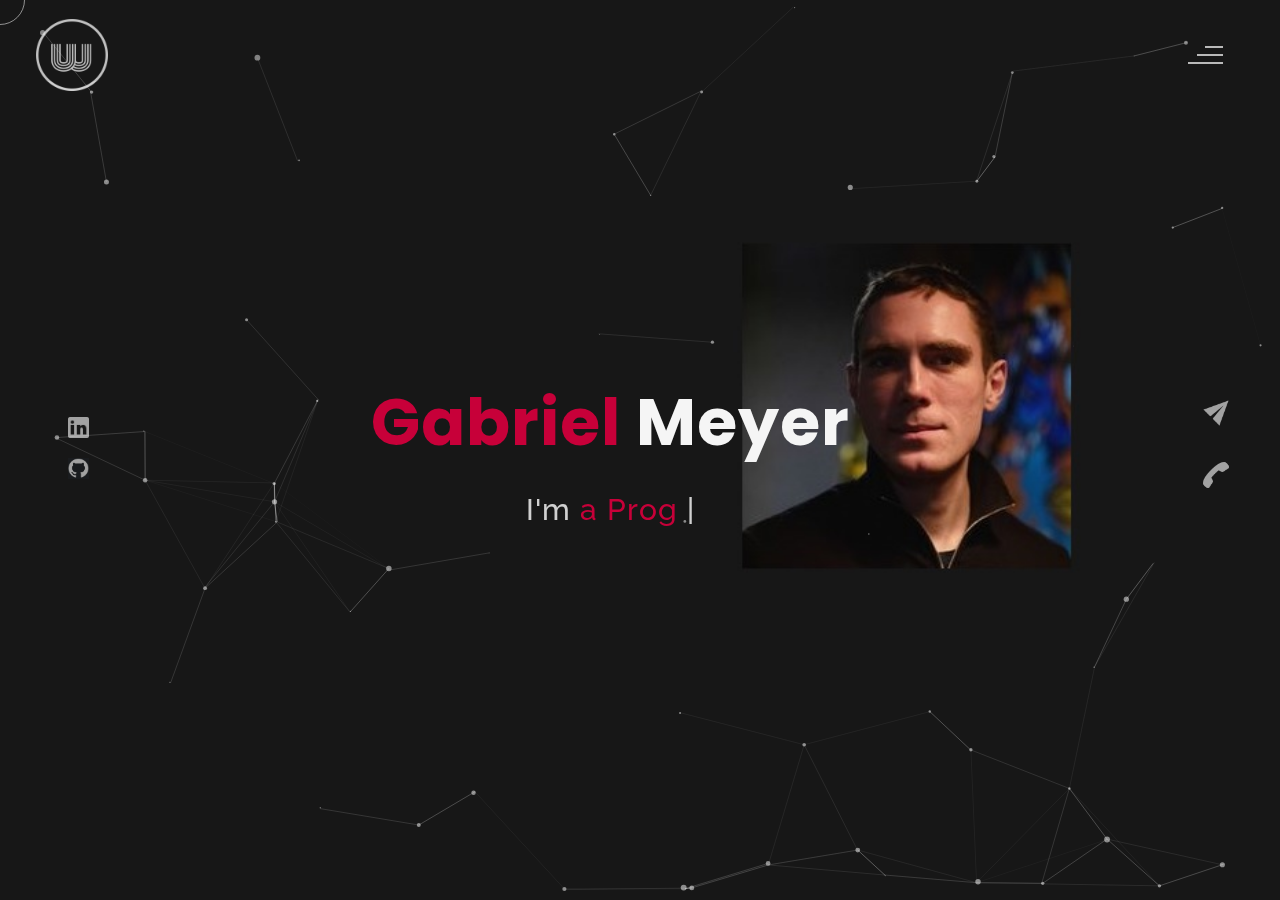
==== commit 0fa7563a: "Update index.html" ====
--- a/index.html
+++ b/index.html
@@ -91,7 +91,7 @@
             </div>
             <!--header image-->
             <div class="header-image">
-            <img src="images/Gabriel2.jpg" alt="logo">
+            <img src="images/Gabriel.jpg" alt="logo">
             </div>
             <!--header image end-->
         </div>
@@ -632,4 +632,4 @@
     </script>
 
 </body>
-</html>+</html>
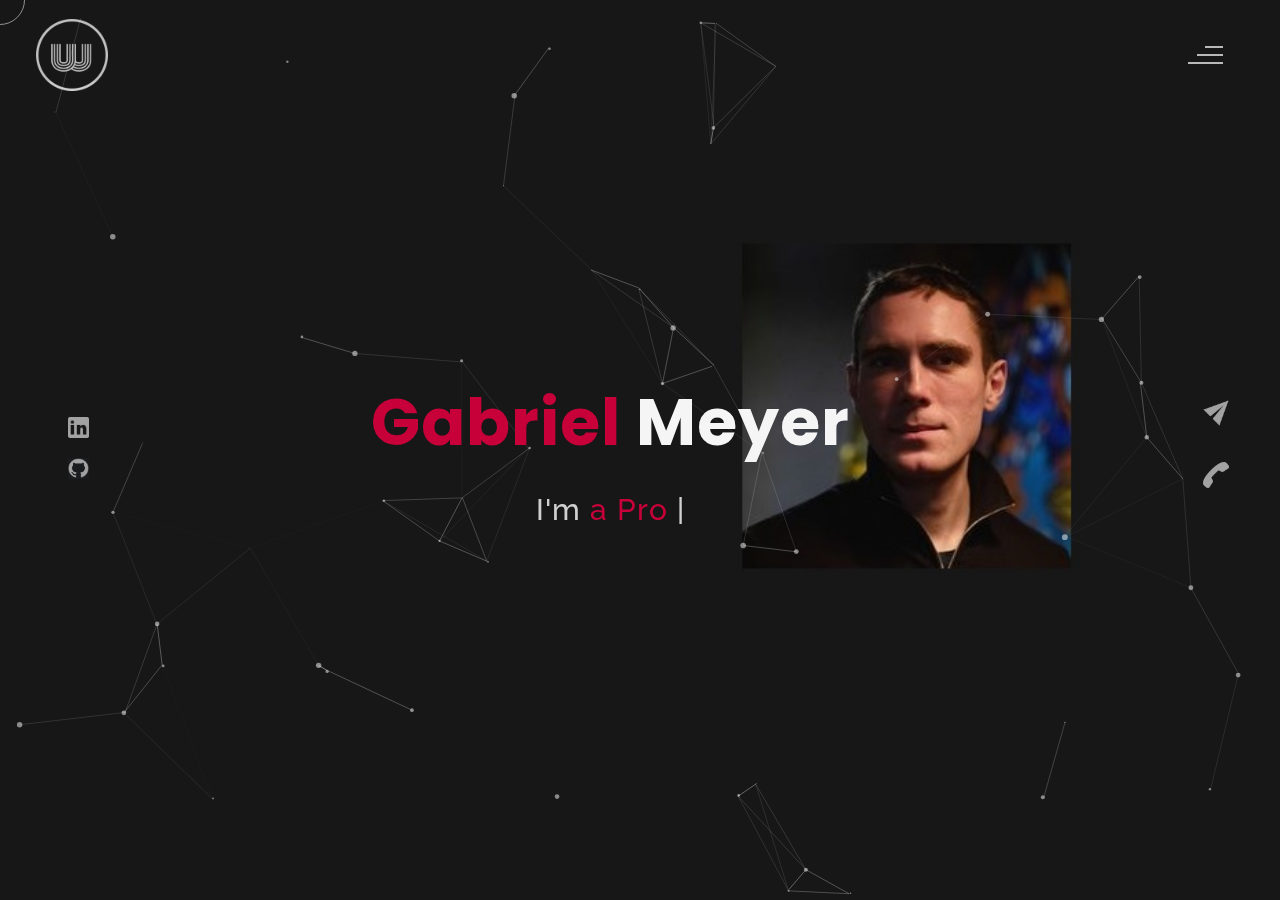
==== commit 12ff8e34: "Update index.html" ====
--- a/index.html
+++ b/index.html
@@ -191,12 +191,12 @@
                     </div>
                     </div>
             <!--services header-->
-                    <div class="services-heading wow">
+<!--                     <div class="services-heading wow">
                         <span class="color">Mes</span> Services
-                    </div>
+                    </div> -->
             <!--services header end-->
             <!--services content-->
-                    <div class="services-content">
+<!--                     <div class="services-content">
                            <div class="service-one service wow">
                                <div class="service-img">
                                <img src="images/coding.png" alt="service-one">
@@ -225,7 +225,7 @@
                             </div>
                         </div>
                     </div>
-            </div>
+            </div> -->
             <!--services content end-->
             <!--services end-->
             <div id="skills">
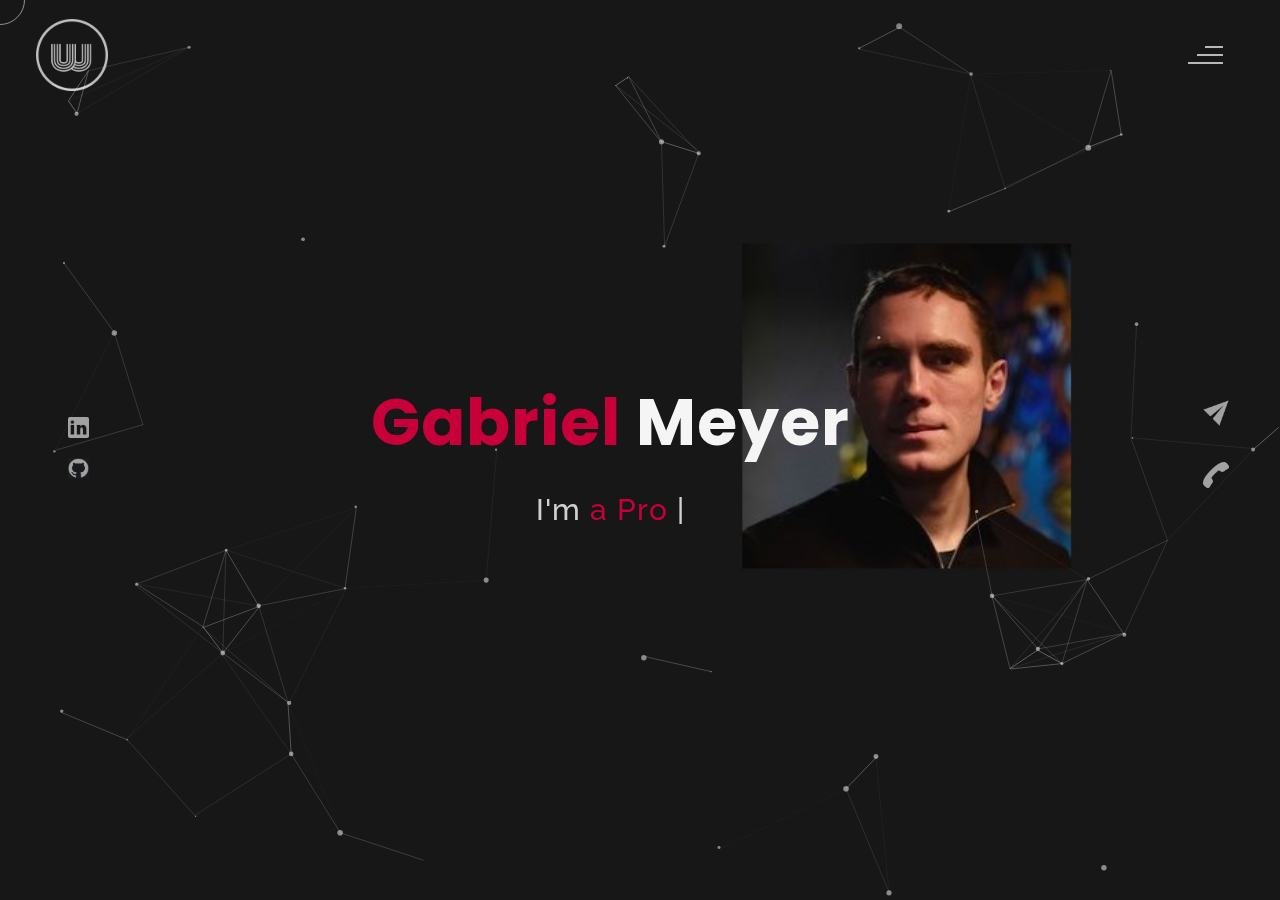
==== commit 8dff1984: "Add files via upload" ====
--- a/index.html
+++ b/index.html
@@ -191,12 +191,12 @@
                     </div>
                     </div>
             <!--services header-->
-<!--                     <div class="services-heading wow">
+                    <div class="services-heading wow">
                         <span class="color">Mes</span> Services
-                    </div> -->
+                    </div>
             <!--services header end-->
             <!--services content-->
-<!--                     <div class="services-content">
+                    <div class="services-content">
                            <div class="service-one service wow">
                                <div class="service-img">
                                <img src="images/coding.png" alt="service-one">
@@ -225,7 +225,7 @@
                             </div>
                         </div>
                     </div>
-            </div> -->
+            </div>
             <!--services content end-->
             <!--services end-->
             <div id="skills">
@@ -632,4 +632,4 @@
     </script>
 
 </body>
-</html>
+</html>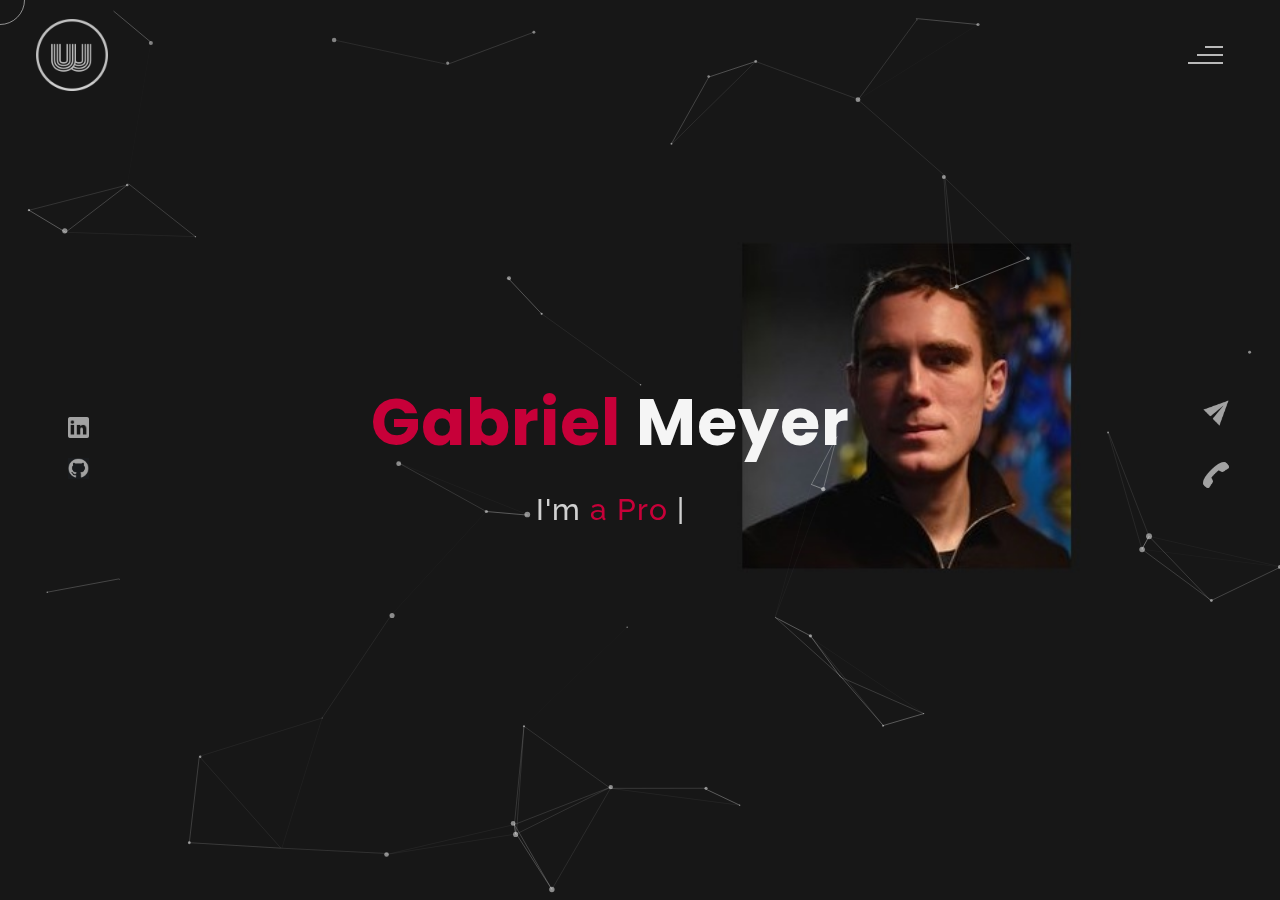
==== commit 4b13fa5a: "Update index.html" ====
--- a/index.html
+++ b/index.html
@@ -366,7 +366,7 @@
              
                 <div class="portfolio portfolio-third">
                     <div class="portfolio-image">
-                        <img src="images/mathapp.PNG" alt="portfolio-third">
+                        <img src="images/mathapp.png" alt="portfolio-third">
                     </div>
                     <div class="portfolio-text">
                         <h2>Application mathématique pédagogique</h2>
@@ -632,4 +632,4 @@
     </script>
 
 </body>
-</html>+</html>
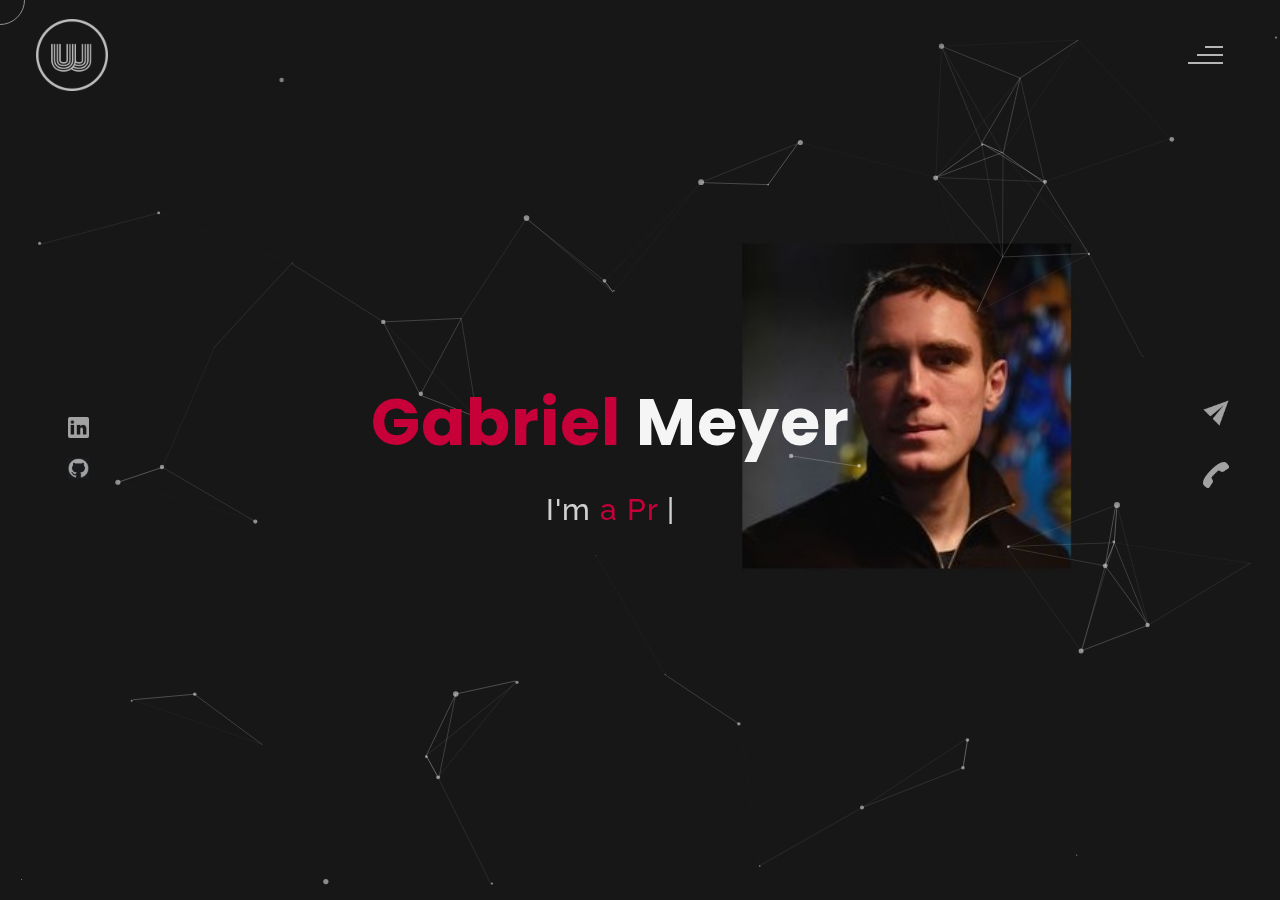
==== commit da6dfa6c: "Update index.html" ====
--- a/index.html
+++ b/index.html
@@ -158,76 +158,6 @@
             </div>
     
             </div>
-            <!--services start-->
-            <div id="services">
-                <div class="color-changer">
-                    <div class="color-panel">
-                        <img src="images/gear.png" alt="">
-                    </div>
-                    <div class="color-selector">
-                        <div class="heading">Custom Colors</div>
-                        <div class="colors">
-                            <ul >
-                            <li>
-                                <a href="#0" class="color-red " title="color-red"></a>
-                            </li>
-                            <li>
-                                <a href="#0" class="color-purple" title="color-purple"></a>
-                            </li>
-                            <li>
-                                <a href="#0" class="color-malt" title="color-malt"></a>
-                            </li>
-                            <li>
-                                <a href="#0" class="color-green" title="color-green"></a>
-                            </li>
-                            <li>
-                                <a href="#0" class="color-blue" title="color-blue"></a>
-                            </li>
-                            <li>
-                                <a href="#0" class="color-orange" title="color-orange"></a>
-                            </li>
-                            </ul>
-                        </div>
-                    </div>
-                    </div>
-            <!--services header-->
-                    <div class="services-heading wow">
-                        <span class="color">Mes</span> Services
-                    </div>
-            <!--services header end-->
-            <!--services content-->
-                    <div class="services-content">
-                           <div class="service-one service wow">
-                               <div class="service-img">
-                               <img src="images/coding.png" alt="service-one">
-                               </div>
-                               <div class="service-description">
-                                <h2>Web Designing</h2>
-                                <p>Lorem ipsum dolor sit amet consectetur adipisicing elit. Quod quibusdam possimus</p>
-                               </div>
-                           </div>
-                           <div class="service-two service wow">
-                               <div class="service-img">
-                               <img src="images/instagram.png" alt="service-two">
-                               </div>
-                               <div class="service-description">
-                                <h2>Social Media</h2>
-                                <p>Lorem ipsum dolor sit amet consectetur adipisicing elit. Quod quibusdam possimus</p>
-                               </div>
-                           </div>
-                           <div class="service-three service wow">
-                            <div class="service-img">
-                               <img src="images/bulb.png" alt="service-three">
-                            </div>
-                            <div class="service-description">
-                                <h2>Creative Design</h2>
-                                <p>Lorem ipsum dolor sit amet consectetur adipisicing elit. Quod quibusdam possimus</p>
-                            </div>
-                        </div>
-                    </div>
-            </div>
-            <!--services content end-->
-            <!--services end-->
             <div id="skills">
                 <div class="skills-header">
                      Mes <span class="color"> Compétences</span>
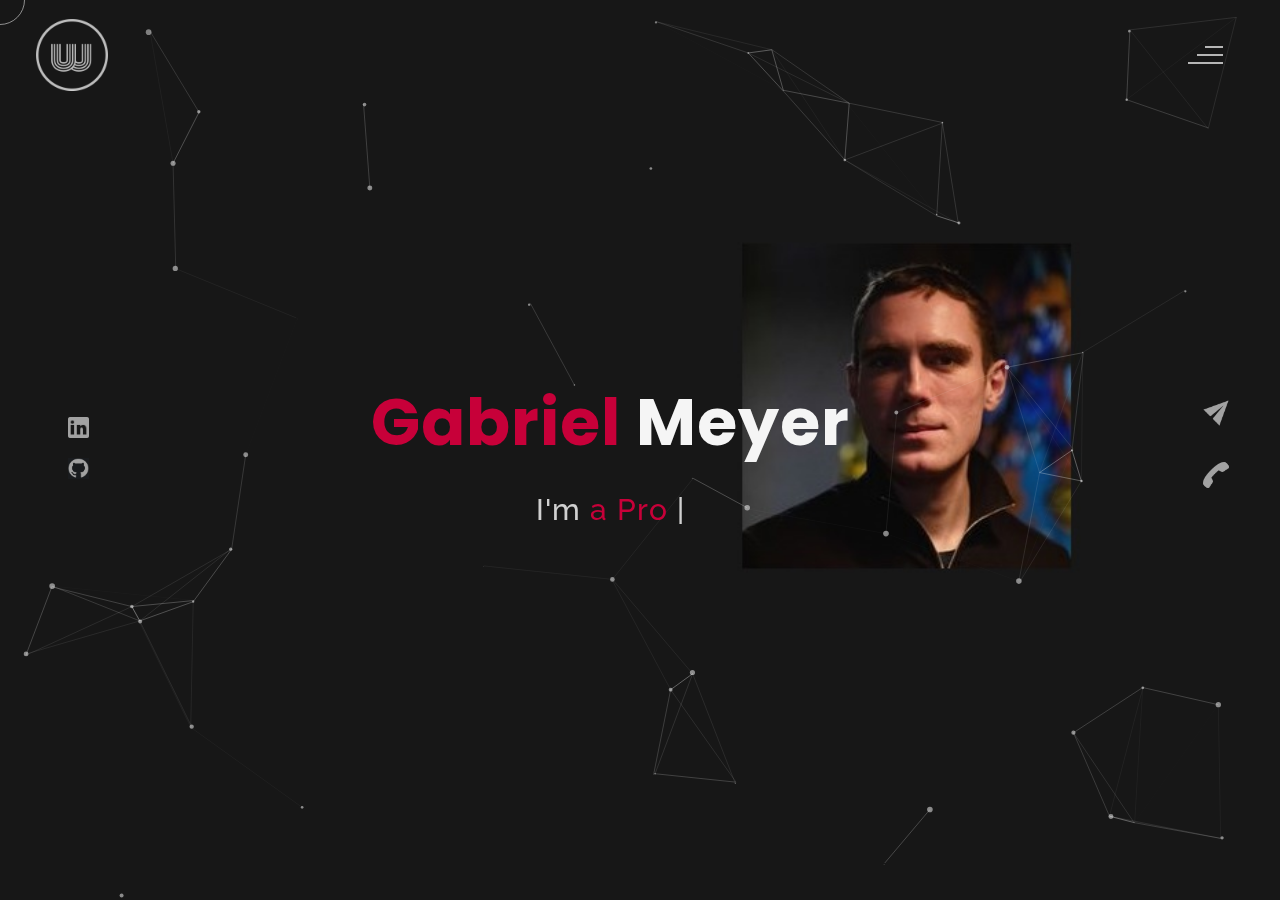
==== commit 06016f97: "Update index.html" ====
--- a/index.html
+++ b/index.html
@@ -70,7 +70,7 @@
             <div class="social-media-links">
                <!-- <a href="#"><img src="images/instagram logo.png" class="social-media" alt="instagram-logo"></a>Your instagram homepage link inser in place of "#" -->
                 <!-- <a href="#"><img src="images/facebook logo.png" class="social-media" alt="facebook-logo"></a> -->
-                <a href="https://linkedin.com/in/gabriel-meyer-2a3773200/" target="_blank"><img src="images/linkedin logo.png" class="social-media" alt="linkedin-logo"></a>
+                <a href="https://www.linkedin.com/in/gabriel-meyer-793382286/" target="_blank"><img src="images/linkedin logo.png" class="social-media" alt="linkedin-logo"></a>
                 <a href="https://github.com/kivrael" target="_blank"><img src="images/github logo.png" class="social-media" width="200px" alt="github-logo"></a>
 
             </div>
